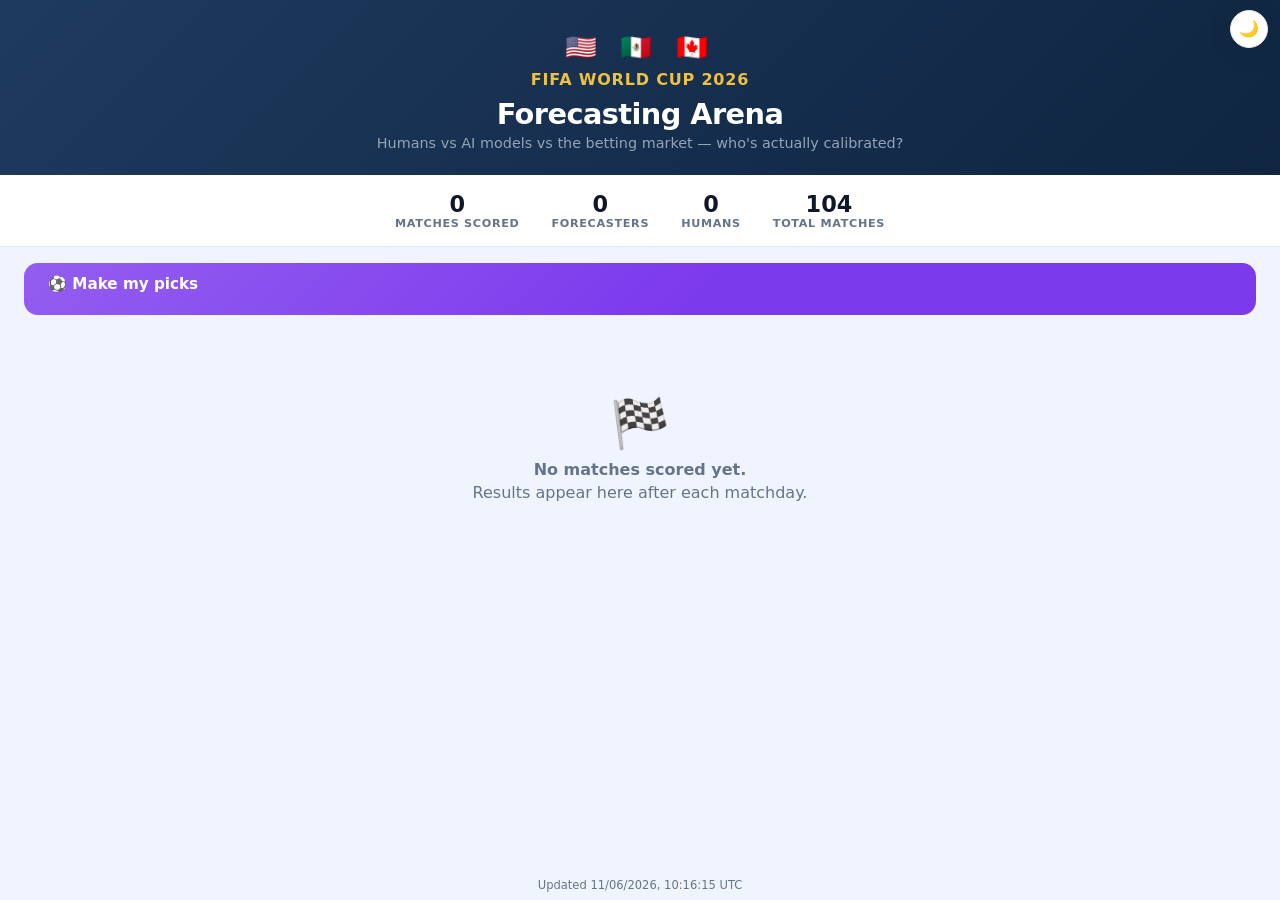
==== site/index.html @ b374407e "feat: dark mode, expandable feature tiles, UI polish, DeepSeek R1 + gpt-4o-mini forecasters - Dark m" ====
<!DOCTYPE html>
<html lang="en">
<head>
  <meta charset="UTF-8">
  <meta name="viewport" content="width=device-width, initial-scale=1.0">
  <title>Forecasting Arena — WC 2026 Leaderboard</title>
  <link rel="stylesheet" href="style.css">
  <!-- Anti-FOUC: apply saved theme before first paint -->
  <script>
    (function() {
      var t = localStorage.getItem('fa_theme');
      if (t) document.documentElement.setAttribute('data-theme', t);
    })();
  </script>
  <style>
    /* Leaderboard-specific styles */
    .lb-page {
      min-height: 100vh;
      background: var(--bg);
      overflow-y: auto;
      display: flex;
      flex-direction: column;
    }

    .lb-hero {
      background: linear-gradient(135deg, #1e3a5f 0%, #0f2540 100%);
      color: #fff;
      padding: 2rem 1.5rem 1.5rem;
      text-align: center;
    }

    .lb-hero .wc-host-flags { font-size: 1.6rem; letter-spacing: .3em; margin-bottom: .5rem; }
    .lb-hero .wc-title { font-size: 1rem; font-weight: 800; letter-spacing: .05em; text-transform: uppercase; color: #f0c040; }
    .lb-hero h1 { font-size: 1.8rem; font-weight: 800; margin: .5rem 0 .25rem; letter-spacing: -.02em; }
    .lb-hero .tagline { font-size: .9rem; color: #94a3b8; }

    .lb-stats {
      display: flex;
      justify-content: center;
      gap: 2rem;
      padding: 1rem 1.5rem;
      background: var(--card-bg);
      border-bottom: 1px solid var(--border);
      flex-wrap: wrap;
    }

    .lb-stat { text-align: center; }
    .lb-stat .val { font-size: 1.4rem; font-weight: 800; color: var(--text); }
    .lb-stat .lbl { font-size: .7rem; font-weight: 600; color: var(--text-sub); text-transform: uppercase; letter-spacing: .06em; }

    .lb-actions {
      display: flex;
      justify-content: center;
      gap: .75rem;
      padding: 1rem 1.5rem;
      flex-wrap: wrap;
    }

    .lb-table-wrap {
      overflow-x: auto;
      padding: 0 1rem 2rem;
      flex: 1;
    }

    table {
      width: 100%;
      border-collapse: collapse;
      font-size: .875rem;
      min-width: 520px;
    }

    thead th {
      padding: .6rem .75rem;
      text-align: left;
      font-size: .7rem;
      font-weight: 700;
      text-transform: uppercase;
      letter-spacing: .06em;
      color: var(--text-sub);
      border-bottom: 2px solid var(--border);
      white-space: nowrap;
    }

    tbody tr {
      border-bottom: 1px solid var(--border);
      transition: background .1s;
    }
    tbody tr:hover { background: #f8fafc; }
    [data-theme="dark"] tbody tr:hover { background: #1e3a5f22; }
    [data-theme="dark"] .lb-stats { background: var(--card-bg); }
    [data-theme="dark"] .badge-human   { background: #4c1d9522; color: #a78bfa; }
    [data-theme="dark"] .badge-ai      { background: #0c4a6e22; color: #38bdf8; }
    [data-theme="dark"] .badge-market  { background: #1e293b; color: #94a3b8; }
    [data-theme="dark"] .badge-crowd   { background: #78350f22; color: #fbbf24; }
    [data-theme="dark"] .forecaster-name.human-name { color: #a78bfa; }
    [data-theme="dark"] .forecaster-name.ai-name    { color: #38bdf8; }
    tbody tr.unqualified { opacity: .5; }

    tbody td {
      padding: .65rem .75rem;
      vertical-align: middle;
    }

    .rank { font-weight: 700; color: var(--text-sub); width: 2rem; text-align: center; }
    .rank.top1 { color: #f0c040; }
    .rank.top2 { color: #94a3b8; }
    .rank.top3 { color: #cd7f32; }

    .badge {
      display: inline-block;
      font-size: .65rem;
      font-weight: 700;
      border-radius: 999px;
      padding: .2rem .55rem;
      text-transform: uppercase;
      letter-spacing: .04em;
    }
    .badge-human   { background: #ede9fe; color: #6d28d9; }
    .badge-ai      { background: #e0f2fe; color: #0369a1; }
    .badge-market  { background: #f1f5f9; color: #475569; }
    .badge-crowd   { background: #fef9c3; color: #92400e; }
    .badge-baseline{ background: #f1f5f9; color: #94a3b8; }

    .forecaster-name { font-weight: 600; color: var(--text); }
    .human-name { color: #6d28d9; }
    .ai-name    { color: #0369a1; }

    .brier { font-variant-numeric: tabular-nums; font-weight: 700; }
    .brier-best { color: var(--green); }

    .vs-market { font-size: .8rem; }
    .vs-better { color: var(--green); }
    .vs-worse  { color: var(--red); }
    .vs-same   { color: var(--text-sub); }

    .unqualified-tag {
      font-size: .65rem;
      color: var(--text-sub);
      font-style: italic;
    }

    .empty-state {
      text-align: center;
      padding: 4rem 1.5rem;
      color: var(--text-sub);
    }
    .empty-state .big { font-size: 3rem; margin-bottom: .5rem; }
    .empty-state p { margin: .25rem 0; }

    .updated { font-size: .72rem; color: var(--text-sub); text-align: center; padding: .5rem; }

    @media (max-width: 480px) {
      .lb-hero h1 { font-size: 1.4rem; }
      .lb-stat .val { font-size: 1.1rem; }
    }
  </style>
</head>
<body>
<button id="theme-toggle" class="theme-toggle" aria-label="Toggle dark mode">
  <span class="theme-icon">🌙</span>
</button>
<div class="lb-page">

  <!-- Hero -->
  <div class="lb-hero">
    <div class="wc-host-flags">🇺🇸 🇲🇽 🇨🇦</div>
    <div class="wc-title">FIFA World Cup 2026</div>
    <h1>Forecasting Arena</h1>
    <p class="tagline">Humans vs AI models vs the betting market — who's actually calibrated?</p>
  </div>

  <!-- Stats row -->
  <div class="lb-stats" id="stats-row">
    <div class="lb-stat">
      <div class="val" id="stat-scored">–</div>
      <div class="lbl">Matches scored</div>
    </div>
    <div class="lb-stat">
      <div class="val" id="stat-forecasters">–</div>
      <div class="lbl">Forecasters</div>
    </div>
    <div class="lb-stat">
      <div class="val" id="stat-humans">–</div>
      <div class="lbl">Humans</div>
    </div>
    <div class="lb-stat">
      <div class="val">104</div>
      <div class="lbl">Total matches</div>
    </div>
  </div>

  <!-- Actions -->
  <div class="lb-actions">
    <a href="picks.html" class="btn-primary" style="text-decoration:none;display:inline-block;padding:.75rem 1.5rem;border-radius:14px;font-size:.95rem;font-weight:700;">
      ⚽ Make my picks
    </a>
  </div>

  <!-- Leaderboard table -->
  <div class="lb-table-wrap">
    <div id="leaderboard-container">
      <div class="empty-state">
        <div class="big">⏳</div>
        <p><strong>Loading leaderboard…</strong></p>
        <p>No matches scored yet — check back after the first matchday.</p>
      </div>
    </div>
  </div>

  <div class="updated" id="updated-time"></div>

</div>

<script>
const LEADERBOARD_URL = '../data/scores/leaderboard.json';

const TYPE_BADGE = {
  human:   ['HUM', 'badge-human'],
  ai:      ['AI',  'badge-ai'],
  market:  ['MKT', 'badge-market'],
  crowd:   ['CROWD','badge-crowd'],
  baseline:['BASE','badge-baseline'],
};

function fmt(n) {
  return n === null || n === undefined ? '–' : n.toFixed(3);
}

function vsMarketCell(vs) {
  if (vs === null || vs === undefined) return '<span class="vs-same">–</span>';
  if (Math.abs(vs) < 0.0005) return '<span class="vs-same">±0.000</span>';
  const sign = vs < 0 ? '–' : '+';
  const cls  = vs < 0 ? 'vs-better' : 'vs-worse';
  return `<span class="${cls}">${sign}${Math.abs(vs).toFixed(3)}</span>`;
}

function displayName(row) {
  if (row.forecaster.startsWith('human:')) {
    const slug = row.forecaster.slice(6);
    return slug.replace(/-/g, ' ').replace(/\b\w/g, c => c.toUpperCase());
  }
  const names = {
    'market': 'Betting Market',
    'crowd': 'Human Crowd',
    'uniform': 'Uniform (1/3)',
    'gemini-flash': 'Gemini 2.5 Flash',
    'llama-70b':    'Llama 3.3 70B',
    'gemma':        'Gemma 4 31B',
    'deepseek-r1':  'DeepSeek R1',
    'gpt-4o-mini':  'GPT-4o Mini',
    'qwen-laptop':  'Qwen (laptop)',
  };
  return names[row.forecaster] || row.forecaster;
}

async function loadLeaderboard() {
  try {
    const res  = await fetch(LEADERBOARD_URL);
    if (!res.ok) throw new Error(`HTTP ${res.status}`);
    const data = await res.json();
    render(data);
  } catch (e) {
    // leaderboard.json doesn't exist yet — show friendly empty state
    document.getElementById('leaderboard-container').innerHTML = `
      <div class="empty-state">
        <div class="big">🏁</div>
        <p><strong>No matches scored yet.</strong></p>
        <p>Results appear here after each matchday.</p>
        <p style="margin-top:1rem"><a href="picks.html">Make your picks →</a></p>
      </div>`;
  }
}

function render(data) {
  const rows = data.rows || [];
  const matched = data.matches_scored || 0;

  // Stats
  document.getElementById('stat-scored').textContent = matched;
  document.getElementById('stat-forecasters').textContent = rows.length;
  document.getElementById('stat-humans').textContent =
    rows.filter(r => r.type === 'human').length;
  document.getElementById('updated-time').textContent =
    `Updated ${new Date(data.updated_utc).toLocaleString('en-GB', {timeZoneName:'short'})}`;

  if (rows.length === 0) {
    document.getElementById('leaderboard-container').innerHTML = `
      <div class="empty-state">
        <div class="big">🏁</div>
        <p><strong>No matches scored yet.</strong></p>
        <p>Results appear here after each matchday.</p>
      </div>`;
    return;
  }

  const qualifiedRows   = rows.filter(r => r.qualified);
  const unqualifiedRows = rows.filter(r => !r.qualified);
  const bestBrier = Math.min(...qualifiedRows.map(r => r.mean_brier));

  function buildRow(row, rank, showRank) {
    const [badgeLabel, badgeClass] = TYPE_BADGE[row.type] || ['?', 'badge-baseline'];
    const rankStr = showRank
      ? `<td class="rank ${rank===1?'top1':rank===2?'top2':rank===3?'top3':''}">${rank}</td>`
      : `<td class="rank">–</td>`;
    const brierClass = row.mean_brier === bestBrier && row.qualified ? 'brier brier-best' : 'brier';
    const nameClass  = row.type === 'human' ? 'forecaster-name human-name' : 'forecaster-name';

    return `<tr class="${row.qualified ? '' : 'unqualified'}">
      ${rankStr}
      <td><span class="badge ${badgeClass}">${badgeLabel}</span></td>
      <td class="${nameClass}">${displayName(row)}${!row.qualified ? ' <span class="unqualified-tag">(needs more picks)</span>':''}
      </td>
      <td style="text-align:center">${row.n_predicted}</td>
      <td class="${brierClass}">${fmt(row.mean_brier)}</td>
      <td>${vsMarketCell(row.vs_market)}</td>
    </tr>`;
  }

  let rank = 0;
  let tableRows = qualifiedRows.map(row => {
    rank++;
    return buildRow(row, rank, true);
  });
  tableRows = tableRows.concat(unqualifiedRows.map(row => buildRow(row, 0, false)));

  document.getElementById('leaderboard-container').innerHTML = `
    <table>
      <thead>
        <tr>
          <th>#</th>
          <th>Type</th>
          <th>Forecaster</th>
          <th style="text-align:center">Predictions</th>
          <th>Brier ↓</th>
          <th>vs Market</th>
        </tr>
      </thead>
      <tbody>${tableRows.join('')}</tbody>
    </table>
    <p style="font-size:.72rem;color:#94a3b8;margin:.75rem 0 0 .25rem">
      Lower Brier score = better. Market is the benchmark.
      Greyed rows haven't predicted ≥60% of available matches yet.
    </p>`;
}

loadLeaderboard();

// Dark mode toggle
(function() {
  const btn  = document.getElementById('theme-toggle');
  const icon = btn && btn.querySelector('.theme-icon');
  if (!btn || !icon) return;
  function syncIcon() {
    icon.textContent = document.documentElement.getAttribute('data-theme') === 'dark' ? '☀️' : '🌙';
  }
  syncIcon();
  btn.addEventListener('click', function() {
    const dark = document.documentElement.getAttribute('data-theme') === 'dark';
    document.documentElement.setAttribute('data-theme', dark ? 'light' : 'dark');
    localStorage.setItem('fa_theme', dark ? 'light' : 'dark');
    syncIcon();
  });
})();
</script>
</body>
</html>
---- site/style.css ----
/* ── Variables ──────────────────────────────────────────────────────────── */
:root {
  --bg:          #f0f4ff;
  --card-bg:     #ffffff;
  --text:        #0f172a;
  --text-sub:    #64748b;
  --border:      #e2e8f0;
  --home:        #7c3aed;
  --home-light:  #ede9fe;
  --draw:        #94a3b8;
  --away:        #0891b2;
  --away-light:  #e0f2fe;
  --green:       #16a34a;
  --red:         #dc2626;
  --gold:        #f0c040;
  --radius:      16px;
  --shadow:      0 2px 12px rgba(0,0,0,.06);
  --shadow-card: 0 4px 28px rgba(0,0,0,.09);
  --dur-fast:    140ms;
  --dur-med:     240ms;
  --dur-slow:    420ms;
  --ease-spring: cubic-bezier(0.34, 1.56, 0.64, 1);
}

/* ── Keyframes ──────────────────────────────────────────────────────────── */
@keyframes fadeInUp {
  from { opacity: 0; transform: translateY(18px); }
  to   { opacity: 1; transform: translateY(0); }
}

@keyframes scaleIn {
  from { opacity: 0; transform: scale(0.88); }
  to   { opacity: 1; transform: scale(1); }
}

@keyframes pulseGlow {
  0%, 100% { box-shadow: 0 0 0 0 rgba(124,58,237,.35), 0 4px 14px rgba(124,58,237,.3); }
  55%       { box-shadow: 0 0 0 10px rgba(124,58,237,.0), 0 4px 14px rgba(124,58,237,.3); }
}

@keyframes confettiFall {
  0%   { opacity: 1; transform: translateY(0) rotate(0deg) scale(1); }
  80%  { opacity: 1; }
  100% { opacity: 0; transform: translateY(100vh) rotate(720deg) scale(0.4); }
}

@keyframes trophyWiggle {
  0%, 100% { transform: rotate(0deg) scale(1); }
  20%       { transform: rotate(-8deg) scale(1.1); }
  40%       { transform: rotate(8deg) scale(1.15); }
  60%       { transform: rotate(-4deg) scale(1.1); }
  80%       { transform: rotate(4deg) scale(1.05); }
}

@keyframes floatBadge {
  0%, 100% { transform: translateY(0); }
  50%       { transform: translateY(-3px); }
}

/* ── Reset & base ───────────────────────────────────────────────────────── */
*, *::before, *::after { box-sizing: border-box; margin: 0; padding: 0; }

html, body {
  height: 100%;
  background: var(--bg);
  font-family: -apple-system, BlinkMacSystemFont, 'Segoe UI', system-ui, sans-serif;
  color: var(--text);
  -webkit-font-smoothing: antialiased;
  overflow: hidden;
}

/* ── Screen management ──────────────────────────────────────────────────── */
.screen {
  position: fixed;
  inset: 0;
  display: flex;
  flex-direction: column;
  overflow: hidden;
  opacity: 0;
  pointer-events: none;
  transform: translateY(10px);
  /* hide transition: delay visibility so it hides after opacity fades */
  transition: opacity var(--dur-med) ease,
              transform var(--dur-med) ease,
              visibility 0s linear var(--dur-med);
  visibility: hidden;
}
.screen.active {
  opacity: 1;
  pointer-events: auto;
  transform: translateY(0);
  visibility: visible;
  /* show transition: visibility reveals immediately, then opacity animates in */
  transition: opacity var(--dur-med) ease,
              transform var(--dur-med) ease,
              visibility 0s linear 0s;
}

/* ── Screen: Name ───────────────────────────────────────────────────────── */
.screen-inner {
  flex: 1;
  display: flex;
  flex-direction: column;
  align-items: center;
  padding: 1.25rem 1.25rem 2rem;
  gap: 1.1rem;
  max-width: 520px;
  margin: 0 auto;
  width: 100%;
  overflow-y: auto;
  -webkit-overflow-scrolling: touch;
}

/* ── WC branding ────────────────────────────────────────────────────────── */
.wc-brand {
  display: flex;
  flex-direction: column;
  align-items: center;
  gap: .3rem;
  padding: 1.1rem 1.5rem;
  background: linear-gradient(135deg, #1e3a5f 0%, #0f2540 100%);
  border-radius: var(--radius);
  color: #fff;
  width: 100%;
  text-align: center;
  animation: fadeInUp var(--dur-slow) ease both;
  animation-delay: 0ms;
}

.wc-host-flags { font-size: 1.5rem; letter-spacing: .3em; }

.wc-title {
  font-size: .95rem;
  font-weight: 800;
  letter-spacing: .05em;
  text-transform: uppercase;
  color: var(--gold);
}

.wc-meta { font-size: .7rem; color: #94a3b8; font-weight: 500; }

/* ── Pitch block ────────────────────────────────────────────────────────── */
.pitch-block {
  text-align: center;
  width: 100%;
  animation: fadeInUp var(--dur-slow) ease both;
  animation-delay: 80ms;
}

.pitch-title {
  font-size: 1.55rem;
  font-weight: 800;
  letter-spacing: -.03em;
  line-height: 1.2;
  color: var(--text);
  margin-bottom: .55rem;
}

.pitch-sub {
  font-size: .875rem;
  color: var(--text-sub);
  line-height: 1.6;
  max-width: 400px;
  margin: 0 auto;
}

/* ── Features grid ──────────────────────────────────────────────────────── */
.features-grid {
  display: grid;
  grid-template-columns: repeat(3, 1fr);
  gap: .6rem;
  width: 100%;
  animation: fadeInUp var(--dur-slow) ease both;
  animation-delay: 160ms;
}

.feature-item {
  background: var(--card-bg);
  border: 1.5px solid var(--border);
  border-radius: 12px;
  padding: .8rem .5rem;
  display: flex;
  flex-direction: column;
  align-items: center;
  gap: .25rem;
  text-align: center;
  transition: border-color var(--dur-fast), box-shadow var(--dur-fast);
}
.feature-item:hover {
  border-color: var(--home);
  box-shadow: 0 2px 12px rgba(124,58,237,.12);
}

.feature-icon { font-size: 1.4rem; line-height: 1; }
.feature-name { font-size: .72rem; font-weight: 800; color: var(--text); }
.feature-desc { font-size: .62rem; color: var(--text-sub); line-height: 1.35; }

/* ── Entry block ────────────────────────────────────────────────────────── */
.entry-block {
  display: flex;
  flex-direction: column;
  gap: .7rem;
  width: 100%;
  animation: fadeInUp var(--dur-slow) ease both;
  animation-delay: 240ms;
}

.entry-label {
  font-size: .75rem;
  font-weight: 800;
  text-transform: uppercase;
  letter-spacing: .07em;
  color: var(--text-sub);
}

.entry-hint {
  font-size: .73rem;
  color: var(--text-sub);
  text-align: center;
}

/* ── Inputs ─────────────────────────────────────────────────────────────── */
input[type="text"] {
  width: 100%;
  padding: .9rem 1rem;
  font-size: 1rem;
  border: 1.5px solid var(--border);
  border-radius: var(--radius);
  outline: none;
  transition: border-color var(--dur-fast), box-shadow var(--dur-fast);
  background: var(--card-bg);
}
input[type="text"]:focus {
  border-color: var(--home);
  box-shadow: 0 0 0 3px var(--home-light);
}

/* ── Buttons ────────────────────────────────────────────────────────────── */
.btn-primary {
  display: block;
  width: 100%;
  padding: .9rem 1.5rem;
  background: var(--home);
  color: #fff;
  border: none;
  border-radius: var(--radius);
  font-size: 1rem;
  font-weight: 700;
  cursor: pointer;
  min-height: 52px;
  position: relative;
  overflow: hidden;
  transition: opacity var(--dur-fast), transform var(--dur-fast), box-shadow var(--dur-fast);
}
.btn-primary::after {
  content: '';
  position: absolute;
  inset: 0;
  background: linear-gradient(135deg, rgba(255,255,255,.18) 0%, transparent 55%);
  pointer-events: none;
}
.btn-primary:hover:not(:disabled) {
  opacity: .92;
  transform: translateY(-1px);
  box-shadow: 0 6px 20px rgba(124,58,237,.4);
}
.btn-primary:active:not(:disabled) { transform: translateY(0); box-shadow: none; }
.btn-primary:disabled { opacity: .5; cursor: default; }

.btn-primary.btn-glow {
  animation: pulseGlow 2.6s ease-in-out 1s infinite;
}

.btn-ghost {
  background: none;
  border: 1.5px solid var(--border);
  border-radius: var(--radius);
  padding: .55rem 1rem;
  font-size: .875rem;
  color: var(--text-sub);
  cursor: pointer;
  min-height: 40px;
  transition: border-color var(--dur-fast), color var(--dur-fast), background var(--dur-fast);
}
.btn-ghost:hover { border-color: var(--text-sub); color: var(--text); background: #f8fafc; }
.btn-ghost.small { font-size: .8rem; padding: .4rem .75rem; min-height: 36px; }

/* ── Screen: Cards header ───────────────────────────────────────────────── */
.cards-header {
  display: flex;
  align-items: center;
  justify-content: space-between;
  padding: .75rem 1rem;
  border-bottom: 1px solid var(--border);
  background: var(--card-bg);
  flex-shrink: 0;
  gap: .5rem;
  box-shadow: var(--shadow);
  z-index: 3;
}

.progress-text {
  font-size: .875rem;
  font-weight: 700;
  color: var(--text-sub);
}

.user-chip {
  font-size: .78rem;
  background: var(--home-light);
  color: var(--home);
  border-radius: 999px;
  padding: .25rem .75rem;
  font-weight: 700;
  max-width: 140px;
  overflow: hidden;
  text-overflow: ellipsis;
  white-space: nowrap;
}

/* ── Matchday banner ────────────────────────────────────────────────────── */
.matchday-banner {
  padding: .5rem 1rem;
  font-size: .8rem;
  font-weight: 600;
  background: #f0fdf4;
  color: #166534;
  border-bottom: 1px solid #bbf7d0;
  text-align: center;
  flex-shrink: 0;
  z-index: 2;
}

/* ── Cards track wrapper + nav ──────────────────────────────────────────── */
.cards-track-wrapper {
  flex: 1;
  position: relative;
  min-height: 0;
}

/* Desktop nav arrows (hidden on mobile, shown ≥ 640px) */
.nav-arrow {
  display: none;
  position: absolute;
  top: 50%;
  transform: translateY(-50%);
  width: 46px;
  height: 46px;
  background: var(--card-bg);
  border: 1.5px solid var(--border);
  border-radius: 50%;
  font-size: 1.5rem;
  color: var(--text-sub);
  cursor: pointer;
  align-items: center;
  justify-content: center;
  z-index: 10;
  box-shadow: var(--shadow-card);
  transition: border-color var(--dur-fast), color var(--dur-fast), box-shadow var(--dur-fast), transform var(--dur-fast);
  user-select: none;
}
.nav-arrow:hover {
  border-color: var(--home);
  color: var(--home);
  box-shadow: 0 4px 16px rgba(124,58,237,.2);
  transform: translateY(-50%) scale(1.06);
}
.nav-arrow:active { transform: translateY(-50%) scale(0.97); }
.nav-prev { left: .75rem; }
.nav-next { right: .75rem; }

/* ── Cards track (scroll-snap) ──────────────────────────────────────────── */
.cards-track {
  height: 100%;
  display: flex;
  overflow-x: scroll;
  scroll-snap-type: x mandatory;
  -webkit-overflow-scrolling: touch;
  scrollbar-width: none;
}
.cards-track::-webkit-scrollbar { display: none; }

.card {
  scroll-snap-align: start;
  flex: 0 0 100%;
  max-width: 100%;
  overflow-y: auto;
  padding: 1.1rem 1rem 2rem;
  display: flex;
  align-items: flex-start;
  justify-content: center;
  -webkit-overflow-scrolling: touch;
}

.card-inner {
  width: 100%;
  max-width: 520px;
  display: flex;
  flex-direction: column;
  gap: .9rem;
  animation: fadeInUp var(--dur-slow) ease both;
}

/* ── Card: meta row ─────────────────────────────────────────────────────── */
.card-meta {
  display: flex;
  align-items: center;
  gap: .5rem;
  flex-wrap: wrap;
}

.stage-badge {
  font-size: .72rem;
  font-weight: 700;
  text-transform: uppercase;
  letter-spacing: .06em;
  color: var(--text-sub);
}

.match-num {
  font-size: .7rem;
  font-weight: 600;
  background: #f1f5f9;
  color: var(--text-sub);
  border-radius: 999px;
  padding: .15rem .55rem;
}

.filled-badge {
  font-size: .7rem;
  font-weight: 700;
  background: #dcfce7;
  color: #166534;
  border-radius: 999px;
  padding: .15rem .55rem;
  animation: scaleIn var(--dur-fast) var(--ease-spring);
}

/* ── Card: teams ────────────────────────────────────────────────────────── */
.teams-row {
  display: flex;
  align-items: center;
  gap: .75rem;
  padding: .15rem 0;
}

.team {
  flex: 1;
  text-align: left;
  display: flex;
  flex-direction: column;
  gap: .2rem;
}
.team.away { text-align: right; align-items: flex-end; }

.team-flag { font-size: 2.1rem; line-height: 1; }
.team-name { font-size: 1.05rem; font-weight: 800; letter-spacing: -.02em; line-height: 1.2; }

.vs-badge {
  font-size: .68rem;
  font-weight: 800;
  color: var(--text-sub);
  letter-spacing: .08em;
  flex-shrink: 0;
  background: #f1f5f9;
  padding: .3rem .5rem;
  border-radius: 6px;
}

/* ── Card: match info row ───────────────────────────────────────────────── */
.match-info-row { display: flex; flex-direction: column; gap: .22rem; }
.kick-time  { font-size: .78rem; font-weight: 600; color: var(--text); }
.kick-venue { font-size: .73rem; color: var(--text-sub); }

/* ── Match Intel panel ──────────────────────────────────────────────────── */
.intel-panel {
  background: linear-gradient(135deg, #f0f4ff 0%, #faf5ff 100%);
  border: 1px solid #c7d2fe;
  border-radius: 12px;
  padding: .65rem .75rem;
  font-size: .75rem;
}

.intel-header {
  font-size: .63rem;
  font-weight: 800;
  text-transform: uppercase;
  letter-spacing: .07em;
  color: #4338ca;
  margin-bottom: .45rem;
}

.intel-grid {
  display: grid;
  grid-template-columns: 1fr auto 1fr;
  align-items: center;
  gap: .25rem;
  margin-bottom: .35rem;
}

.intel-col { display: flex; flex-direction: column; gap: .22rem; }
.intel-col-right { align-items: flex-end; }

.intel-mid {
  display: flex;
  flex-direction: column;
  align-items: center;
  gap: .15rem;
  padding: 0 .45rem;
}

.intel-elo { font-weight: 800; font-size: .95rem; }
.home-elo  { color: var(--home); }
.away-elo  { color: var(--away); }

.intel-elo-label, .intel-form-label {
  font-size: .54rem;
  text-transform: uppercase;
  letter-spacing: .06em;
  color: var(--text-sub);
  font-weight: 700;
}

.intel-elo-diff {
  font-size: .7rem;
  font-weight: 800;
  padding: .12rem .38rem;
  border-radius: 5px;
}
.home-fav { color: var(--home); background: var(--home-light); }
.away-fav { color: var(--away); background: var(--away-light); }
.even     { color: var(--text-sub); background: #f1f5f9; }

.intel-form-row { display: flex; gap: 3px; }

.form-dot {
  display: inline-block;
  width: 13px;
  height: 13px;
  border-radius: 50%;
  flex-shrink: 0;
  transition: transform var(--dur-fast);
}
.form-dot:hover { transform: scale(1.35); }
.dot-w { background: #22c55e; }
.dot-d { background: #f59e0b; }
.dot-l { background: #f43f5e; }

.intel-h2h {
  font-size: .71rem;
  color: var(--text-sub);
  border-top: 1px solid #c7d2fe;
  padding-top: .3rem;
  margin-top: .2rem;
}

.intel-altitude {
  font-size: .71rem;
  color: #92400e;
  font-weight: 700;
  margin-top: .28rem;
  background: #fef3c7;
  border-radius: 6px;
  padding: .2rem .4rem;
}

.intel-climate { font-size: .7rem; color: var(--text-sub); margin-top: .28rem; }

/* ── Fun fact chip ──────────────────────────────────────────────────────── */
.fun-fact {
  font-size: .76rem;
  color: #92400e;
  background: #fef9c3;
  border: 1px solid #fde68a;
  border-radius: 10px;
  padding: .6rem .75rem;
  line-height: 1.5;
}

/* ── Card: slider section ───────────────────────────────────────────────── */
.slider-section {
  display: flex;
  flex-direction: column;
  gap: .9rem;
  padding: 1rem;
  background: var(--card-bg);
  border-radius: var(--radius);
  border: 1.5px solid var(--border);
  box-shadow: var(--shadow);
  transition: border-color var(--dur-fast), box-shadow var(--dur-fast);
}
.slider-section:focus-within {
  border-color: rgba(124,58,237,.3);
  box-shadow: 0 0 0 3px rgba(124,58,237,.07);
}

.slider-el { margin: .3rem 0 .1rem; }

/* noUiSlider segments */
.noUi-connect:nth-child(1) { background: var(--home) !important; }
.noUi-connect:nth-child(2) { background: var(--draw) !important; }
.noUi-connect:nth-child(3) { background: var(--away) !important; }

/* Track */
.noUi-target {
  height: 12px !important;
  border-radius: 6px !important;
  border: none !important;
  background: #e2e8f0 !important;
  box-shadow: inset 0 1px 3px rgba(0,0,0,.08) !important;
}

/* Handles */
.noUi-handle {
  width:  36px  !important;
  height: 36px  !important;
  right:  -18px !important;
  top:    -13px !important;
  border-radius: 50% !important;
  background: #fff !important;
  border: 2px solid rgba(0,0,0,.1) !important;
  box-shadow: 0 2px 8px rgba(0,0,0,.14), 0 0 0 0 rgba(124,58,237,0) !important;
  cursor: grab !important;
  transition: transform var(--dur-fast), box-shadow var(--dur-fast) !important;
}
.noUi-handle:hover {
  transform: scale(1.14) !important;
  box-shadow: 0 3px 12px rgba(0,0,0,.18), 0 0 0 4px rgba(124,58,237,.14) !important;
}
.noUi-handle.noUi-active {
  transform: scale(1.2) !important;
  box-shadow: 0 4px 18px rgba(0,0,0,.18), 0 0 0 6px rgba(124,58,237,.18) !important;
  cursor: grabbing !important;
  border-color: rgba(124,58,237,.3) !important;
}
.noUi-handle::before, .noUi-handle::after { display: none !important; }

/* ── Percentage labels ──────────────────────────────────────────────────── */
.pct-row {
  display: flex;
  justify-content: space-between;
}

.pct-col {
  display: flex;
  flex-direction: column;
  align-items: center;
  gap: .18rem;
  flex: 1;
}
.pct-col.home-col { align-items: flex-start; }
.pct-col.away-col { align-items: flex-end; }

.pct-val {
  font-size: 1.3rem;
  font-weight: 800;
  letter-spacing: -.03em;
  transition: transform var(--dur-fast);
}
.pct-val.pop { animation: scaleIn var(--dur-fast) var(--ease-spring); }
.home-col .pct-val { color: var(--home); }
.draw-col .pct-val { color: var(--text-sub); }
.away-col .pct-val { color: var(--away); }

.pct-lbl {
  font-size: .68rem;
  font-weight: 700;
  color: var(--text-sub);
  text-transform: uppercase;
  letter-spacing: .04em;
  max-width: 78px;
  overflow: hidden;
  text-overflow: ellipsis;
  white-space: nowrap;
}
.home-col .pct-lbl { text-align: left; }
.away-col .pct-lbl { text-align: right; }

/* ── Submit card ────────────────────────────────────────────────────────── */
.submit-card { align-items: center; background: var(--bg); }

.submit-inner {
  align-items: center;
  text-align: center;
  gap: 1rem;
  padding: 2rem 1.5rem;
}

.submit-emoji {
  font-size: 3.5rem;
  animation: floatBadge 2.4s ease-in-out infinite;
}

.submit-title { font-size: 1.65rem; font-weight: 800; letter-spacing: -.03em; }
.submit-count { font-size: 1rem; font-weight: 600; color: var(--text-sub); }
.submit-as    { font-size: .875rem; color: var(--text-sub); }
.submit-note  { font-size: .75rem; color: var(--text-sub); max-width: 280px; }
.submit-warn  { font-size: .8rem; color: var(--red); font-weight: 600; }

/* ── Progress rail ──────────────────────────────────────────────────────── */
.progress-rail { height: 3px; background: var(--border); flex-shrink: 0; }
.progress-fill {
  height: 100%;
  background: linear-gradient(90deg, var(--home), var(--away));
  width: 0%;
  transition: width .3s ease;
}

/* ── Screen: Confirmation ───────────────────────────────────────────────── */
.confirm-inner {
  justify-content: center;
  text-align: center;
  gap: 1.1rem;
  position: relative;
  overflow: hidden;
}

.confirm-trophy {
  font-size: 5rem;
  display: block;
  animation: trophyWiggle .7s var(--ease-spring) .1s both;
}

.confirm-tag { font-size: .875rem; color: var(--text-sub); font-style: italic; }

.confetti-piece {
  position: absolute;
  width: 9px;
  height: 11px;
  border-radius: 2px;
  top: -20px;
  pointer-events: none;
  animation: confettiFall linear forwards;
}

/* ── Disabled state ─────────────────────────────────────────────────────── */
.noUi-target.noUi-target-disabled { opacity: .4; cursor: not-allowed; }

/* ── Desktop (≥ 640px) ──────────────────────────────────────────────────── */
@media (min-width: 640px) {
  .screen-inner {
    padding: 1.75rem 2rem 2.5rem;
    justify-content: center;
    min-height: 100%;
  }

  .pitch-title { font-size: 1.85rem; }
  .pitch-sub   { font-size: .925rem; }

  .feature-icon { font-size: 1.55rem; }
  .feature-name { font-size: .76rem; }
  .feature-desc { font-size: .67rem; }

  .card { padding: 1.5rem 3.5rem 2rem; }
  .card-inner { max-width: 560px; gap: 1rem; }

  .nav-arrow { display: flex; }

  .team-flag { font-size: 2.5rem; }
  .team-name { font-size: 1.15rem; }

  .pct-val { font-size: 1.45rem; }

  .cards-header { padding: .85rem 1.5rem; }
}

@media (min-width: 1024px) {
  .pitch-title { font-size: 2.1rem; }

  .card { padding: 2rem 5.5rem 2.5rem; }
  .card-inner { max-width: 600px; }

  .nav-prev { left: 1.25rem; }
  .nav-next { right: 1.25rem; }

  .intel-panel { padding: .8rem .9rem; }
  .intel-elo   { font-size: 1.05rem; }
}

/* ── Tiny phones (< 380px) ──────────────────────────────────────────────── */
@media (max-width: 380px) {
  .pitch-title { font-size: 1.35rem; }
  .feature-desc { display: none; }
  .screen-inner { gap: .9rem; }
}

/* ── Theme toggle button (fixed, always visible) ────────────────────────── */
.theme-toggle {
  position: fixed;
  top: .6rem;
  right: .75rem;
  z-index: 200;
  width: 38px;
  height: 38px;
  border-radius: 50%;
  background: var(--card-bg);
  border: 1.5px solid var(--border);
  cursor: pointer;
  display: flex;
  align-items: center;
  justify-content: center;
  font-size: 1rem;
  line-height: 1;
  box-shadow: var(--shadow-card);
  transition: border-color var(--dur-fast), box-shadow var(--dur-fast), background var(--dur-med);
}
.theme-toggle:hover {
  border-color: var(--home);
  box-shadow: 0 2px 12px rgba(124,58,237,.25);
}

/* ── Expandable feature tile detail panel ───────────────────────────────── */
.feature-item {
  cursor: pointer;
  position: relative;
}
.feature-item::after {
  content: '▾';
  position: absolute;
  bottom: .35rem;
  right: .45rem;
  font-size: .55rem;
  color: var(--text-sub);
  opacity: .7;
  transition: transform var(--dur-fast);
}
.feature-item.active-feature::after { transform: rotate(180deg); }

.feature-item.active-feature {
  border-color: var(--home);
  background: var(--home-light);
}
.feature-item.active-feature .feature-name { color: var(--home); }

.feature-detail {
  width: 100%;
  background: var(--card-bg);
  border: 1.5px solid var(--home);
  border-radius: 12px;
  padding: .8rem .95rem;
  font-size: .82rem;
  color: var(--text-sub);
  line-height: 1.6;
  animation: fadeInUp var(--dur-fast) ease both;
}

/* ── Dark mode ──────────────────────────────────────────────────────────── */
[data-theme="dark"] {
  --bg:         #0f172a;
  --card-bg:    #1e293b;
  --text:       #f1f5f9;
  --text-sub:   #94a3b8;
  --border:     #334155;
  --home-light: rgba(124,58,237,.22);
  --away-light: rgba(8,145,178,.18);
  --shadow:      0 2px 12px rgba(0,0,0,.35);
  --shadow-card: 0 4px 28px rgba(0,0,0,.5);
}

[data-theme="dark"] .wc-brand {
  background: linear-gradient(135deg, #162032 0%, #0b1a30 100%);
}

[data-theme="dark"] .intel-panel {
  background: linear-gradient(135deg, #162032 0%, #1a1535 100%);
  border-color: #334155;
}

[data-theme="dark"] .intel-h2h { border-color: #334155; }

[data-theme="dark"] .fun-fact {
  background: #1c1804;
  border-color: #3d3410;
  color: #d97706;
}

[data-theme="dark"] .matchday-banner {
  background: #0a1f11;
  color: #4ade80;
  border-color: #14532d;
}

[data-theme="dark"] .match-num,
[data-theme="dark"] .vs-badge { background: #334155; }

[data-theme="dark"] .noUi-target  { background: #334155 !important; }
[data-theme="dark"] .noUi-handle  { background: #1e293b !important; border-color: #475569 !important; }

[data-theme="dark"] tbody tr:hover { background: #1e2a3a; }
[data-theme="dark"] tbody tr { border-color: var(--border); }
[data-theme="dark"] thead th { border-color: var(--border); }

[data-theme="dark"] .lb-stats { background: var(--card-bg); border-color: var(--border); }
[data-theme="dark"] .feature-detail { border-color: var(--home); }

[data-theme="dark"] .lb-hero {
  background: linear-gradient(135deg, #0f2540 0%, #06111f 100%);
}
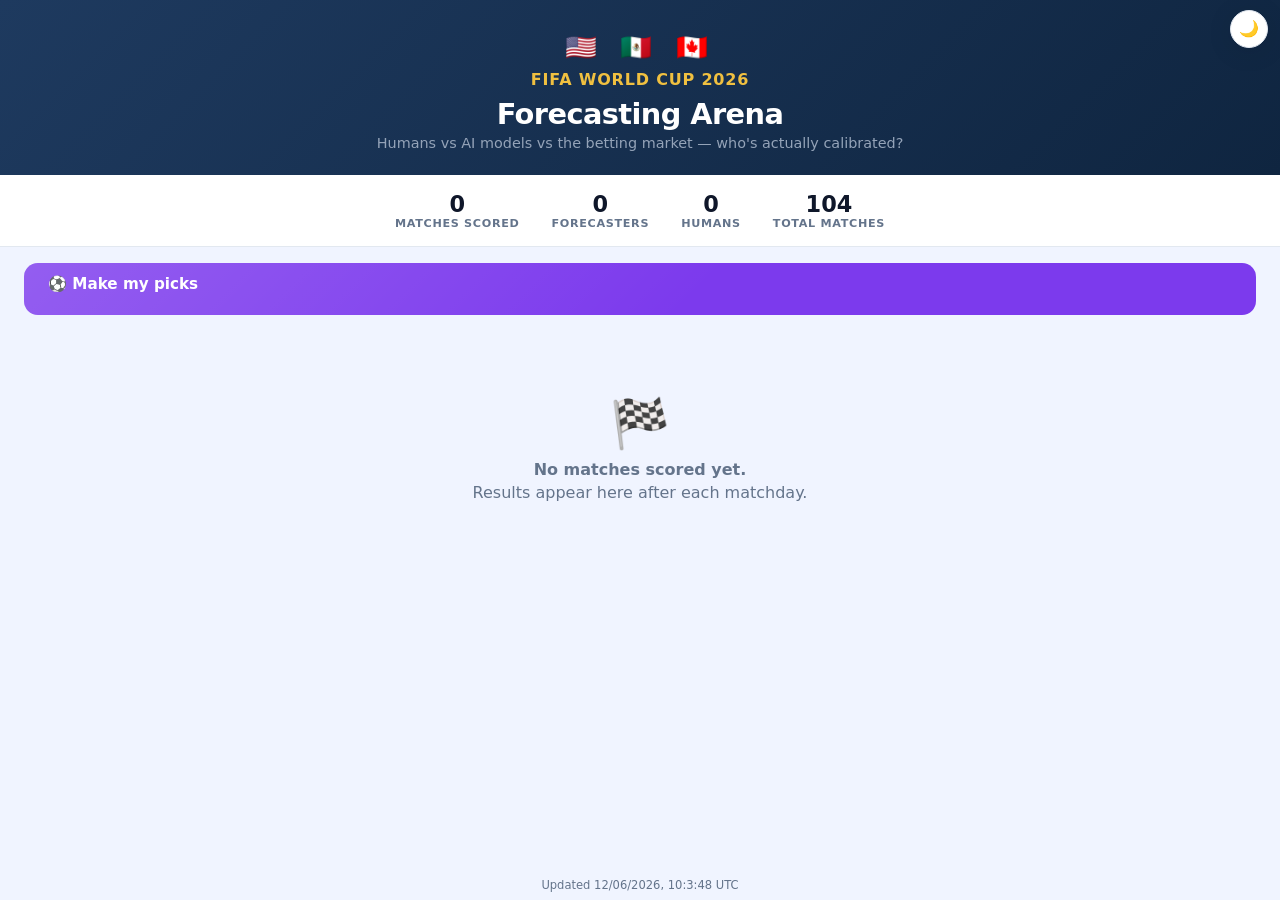
==== commit c653c821: "feat: adaptive freeze window, fixed scoring schedule, per-match boards Fixture analysis showed first" ====
--- a/site/index.html
+++ b/site/index.html
@@ -149,6 +149,31 @@
 
     .updated { font-size: .72rem; color: var(--text-sub); text-align: center; padding: .5rem; }
 
+    /* Matchday boards */
+    .md-day { margin: 1.25rem 0 0; }
+    .md-day > summary {
+      cursor: pointer;
+      font-size: .95rem;
+      font-weight: 800;
+      padding: .65rem .25rem;
+      color: var(--text);
+      list-style: none;
+    }
+    .md-day > summary::before { content: '▸ '; color: var(--text-sub); }
+    .md-day[open] > summary::before { content: '▾ '; }
+    .md-match {
+      background: var(--card-bg);
+      border: 1px solid var(--border);
+      border-radius: 12px;
+      padding: .8rem .9rem 1rem;
+      margin: .6rem 0;
+    }
+    .md-match-head { font-size: .9rem; font-weight: 800; margin-bottom: .1rem; }
+    .md-match-sub  { font-size: .72rem; color: var(--text-sub); margin-bottom: .55rem; }
+    .md-match table { min-width: 0; font-size: .8rem; }
+    .md-match td, .md-match th { padding: .4rem .5rem; }
+    .md-pred { font-variant-numeric: tabular-nums; color: var(--text-sub); white-space: nowrap; }
+
     @media (max-width: 480px) {
       .lb-hero h1 { font-size: 1.4rem; }
       .lb-stat .val { font-size: 1.1rem; }
@@ -207,6 +232,9 @@
     </div>
   </div>
 
+  <!-- Per-match boards (display-only; the cumulative table above is the official ranking) -->
+  <div class="lb-table-wrap" id="matchday-boards"></div>
+
   <div class="updated" id="updated-time"></div>
 
 </div>
@@ -246,9 +274,8 @@
     'gemini-flash': 'Gemini 2.5 Flash',
     'llama-70b':    'Llama 3.3 70B',
     'gemma':        'Gemma 4 31B',
-    'deepseek-r1':  'DeepSeek R1',
+    'gpt-oss-120b': 'GPT-OSS 120B',
     'gpt-4o-mini':  'GPT-4o Mini',
-    'qwen-laptop':  'Qwen (laptop)',
   };
   return names[row.forecaster] || row.forecaster;
 }
@@ -340,10 +367,65 @@
     <p style="font-size:.72rem;color:#94a3b8;margin:.75rem 0 0 .25rem">
       Lower Brier score = better. Market is the benchmark.
       Greyed rows haven't predicted ≥60% of available matches yet.
+      · <a href="methodology.html" style="color:inherit">How scoring works</a>
     </p>`;
 }
 
+// ── Matchday boards: one mini-leaderboard per scored match ──────────────────
+async function loadMatchBoards() {
+  let data;
+  try {
+    const res = await fetch('../data/scores/match_scores.json');
+    if (!res.ok) return;
+    data = await res.json();
+  } catch { return; }
+
+  const days = Object.keys(data.days || {}).sort().reverse();
+  if (!days.length) return;
+
+  const OUTCOME_SIDE = { home: 0, draw: 1, away: 2 };
+
+  const html = days.map((day, di) => {
+    const matches = data.days[day].map(m => {
+      const rows = m.rows.map((r, i) => {
+        const [badgeLabel, badgeClass] = TYPE_BADGE[r.type] || ['?', 'badge-baseline'];
+        const triple = [r.p_home, r.p_draw, r.p_away]
+          .map((p, side) => {
+            const pct = Math.round(p * 100) + '%';
+            return side === OUTCOME_SIDE[m.outcome] ? `<strong>${pct}</strong>` : pct;
+          }).join(' / ');
+        return `<tr>
+          <td class="rank ${i===0?'top1':i===1?'top2':i===2?'top3':''}">${i + 1}</td>
+          <td><span class="badge ${badgeClass}">${badgeLabel}</span></td>
+          <td class="${r.type === 'human' ? 'forecaster-name human-name' : 'forecaster-name'}">${displayName(r)}</td>
+          <td class="md-pred">${triple}</td>
+          <td class="brier ${i === 0 ? 'brier-best' : ''}">${fmt(r.brier)}</td>
+        </tr>`;
+      }).join('');
+      return `<div class="md-match">
+        <div class="md-match-head">${m.home} ${m.score.replace('-', '–')} ${m.away}</div>
+        <div class="md-match-sub">${m.stage} · result: ${m.outcome === 'draw' ? 'draw' : m.outcome + ' win'}</div>
+        <table>
+          <thead><tr><th>#</th><th></th><th>Forecaster</th><th>Home/Draw/Away</th><th>Brier ↓</th></tr></thead>
+          <tbody>${rows}</tbody>
+        </table>
+      </div>`;
+    }).join('');
+    return `<details class="md-day" ${di === 0 ? 'open' : ''}>
+      <summary>Matchday ${day}</summary>${matches}</details>`;
+  }).join('');
+
+  document.getElementById('matchday-boards').innerHTML = `
+    <h2 style="font-size:1rem;font-weight:800;margin:1.5rem .25rem .25rem">Match-by-match boards</h2>
+    <p style="font-size:.72rem;color:#94a3b8;margin:0 .25rem">
+      Who nailed each individual match. Bold = the probability given to what
+      actually happened. The cumulative table above remains the official ranking.
+    </p>
+    ${html}`;
+}
+
 loadLeaderboard();
+loadMatchBoards();
 
 // Dark mode toggle
 (function() {
--- a/site/style.css
+++ b/site/style.css
@@ -566,6 +566,17 @@
 
 .intel-climate { font-size: .7rem; color: var(--text-sub); margin-top: .28rem; }
 
+.intel-note {
+  font-size: .62rem;
+  color: var(--text-sub);
+  opacity: .85;
+  line-height: 1.45;
+  border-top: 1px dashed #c7d2fe;
+  padding-top: .35rem;
+  margin-top: .4rem;
+}
+[data-theme="dark"] .intel-note { border-color: #334155; }
+
 /* ── Fun fact chip ──────────────────────────────────────────────────────── */
 .fun-fact {
   font-size: .76rem;
@@ -896,3 +907,134 @@
 [data-theme="dark"] .lb-hero {
   background: linear-gradient(135deg, #0f2540 0%, #06111f 100%);
 }
+
+/* ── Layout fixes (2026-06-11 — TESTING.md §6 #7) ───────────────────────── */
+/* Reserve space for the fixed theme toggle so it never overlaps the chip.
+   Placed after the media queries on purpose: same specificity, later wins. */
+.cards-header { padding-right: 3.6rem; }
+
+/* Long team names ("Winner UEFA Playoff D", "Côte d'Ivoire") must be legible.
+   Wider cap + title attr in markup; ellipsis only as last resort. */
+.pct-lbl { max-width: 112px; }
+
+/* ── Placeholder (TBD) match panel ──────────────────────────────────────── */
+.tbd-panel {
+  background: var(--card-bg);
+  border: 1.5px dashed var(--border);
+  border-radius: var(--radius);
+  padding: 1.1rem 1rem;
+  text-align: center;
+}
+.tbd-title { font-size: .9rem; font-weight: 800; margin-bottom: .3rem; }
+.tbd-sub   { font-size: .75rem; color: var(--text-sub); line-height: 1.5; }
+
+/* ── 3D depth system ────────────────────────────────────────────────────── */
+/* Ambient depth: two soft parallax glows behind every screen. Screens have
+   no background of their own, so these show through from the body. */
+.page-picks::before, .page-picks::after {
+  content: '';
+  position: fixed;
+  border-radius: 50%;
+  filter: blur(70px);
+  pointer-events: none;
+  z-index: 0;
+}
+.page-picks::before {
+  width: 55vmax; height: 55vmax;
+  top: -22vmax; right: -18vmax;
+  background: radial-gradient(circle, rgba(124,58,237,.16), transparent 65%);
+  animation: orbDrift 26s ease-in-out infinite alternate;
+}
+.page-picks::after {
+  width: 45vmax; height: 45vmax;
+  bottom: -20vmax; left: -15vmax;
+  background: radial-gradient(circle, rgba(8,145,178,.14), transparent 65%);
+  animation: orbDrift 32s ease-in-out infinite alternate-reverse;
+}
+@keyframes orbDrift {
+  from { transform: translate3d(0, 0, 0) scale(1); }
+  to   { transform: translate3d(-6vmax, 5vmax, 0) scale(1.12); }
+}
+
+[data-theme="dark"] .page-picks::before {
+  background: radial-gradient(circle, rgba(124,58,237,.22), transparent 65%);
+}
+[data-theme="dark"] .page-picks::after {
+  background: radial-gradient(circle, rgba(8,145,178,.18), transparent 65%);
+}
+
+[data-tilt] {
+  transition: transform var(--dur-med) ease;
+  will-change: transform;
+  transform-style: preserve-3d;
+}
+
+@media (prefers-reduced-motion: no-preference) {
+  /* Scroll-linked carousel: picks.js drives card-inner transforms, so the
+     entrance animation must not own the transform property (fill-mode would
+     override the inline style forever). */
+  .cards-track .card-inner {
+    animation: none;
+    transform-style: preserve-3d;
+    will-change: transform, opacity;
+  }
+  /* Real depth inside the card while it rotates */
+  .cards-track .teams-row       { transform: translateZ(34px); }
+  .cards-track .slider-section,
+  .cards-track .tbd-panel       { transform: translateZ(26px); }
+  .cards-track .intel-panel     { transform: translateZ(14px); }
+  .cards-track .fun-fact        { transform: translateZ(10px); }
+  .cards-track .submit-inner > * { transform: translateZ(22px); }
+
+  .confirm-trophy { animation: trophySpin3d 1.4s var(--ease-spring) .1s both; }
+}
+
+@keyframes trophySpin3d {
+  0%   { transform: perspective(600px) rotateY(0deg)   scale(.6); opacity: 0; }
+  60%  { transform: perspective(600px) rotateY(380deg) scale(1.15); opacity: 1; }
+  100% { transform: perspective(600px) rotateY(360deg) scale(1); opacity: 1; }
+}
+
+@media (prefers-reduced-motion: reduce) {
+  .page-picks::before, .page-picks::after { animation: none; }
+  .btn-primary.btn-glow     { animation: none; }
+  .submit-emoji             { animation: none; }
+  .swipe-hint-arrow         { animation: none; }
+}
+
+/* ── Swipe hint (touch devices, until first swipe) ──────────────────────── */
+.swipe-hint {
+  position: absolute;
+  bottom: 1rem;
+  left: 50%;
+  transform: translateX(-50%);
+  z-index: 20;
+  background: rgba(15, 23, 42, .82);
+  color: #f1f5f9;
+  font-size: .78rem;
+  font-weight: 600;
+  padding: .5rem .95rem;
+  border-radius: 999px;
+  box-shadow: var(--shadow-card);
+  pointer-events: none;
+  white-space: nowrap;
+  backdrop-filter: blur(4px);
+  animation: fadeInUp var(--dur-slow) ease 1.2s both;
+  transition: opacity var(--dur-med) ease, transform var(--dur-med) ease;
+}
+.swipe-hint-arrow {
+  display: inline-block;
+  animation: swipeNudge 1.6s ease-in-out .6s infinite;
+}
+@keyframes swipeNudge {
+  0%, 100% { transform: translateX(0); }
+  50%       { transform: translateX(6px); }
+}
+.swipe-hint-out {
+  opacity: 0;
+  transform: translateX(-50%) translateY(8px);
+}
+[data-theme="dark"] .swipe-hint {
+  background: rgba(241, 245, 249, .92);
+  color: #0f172a;
+}
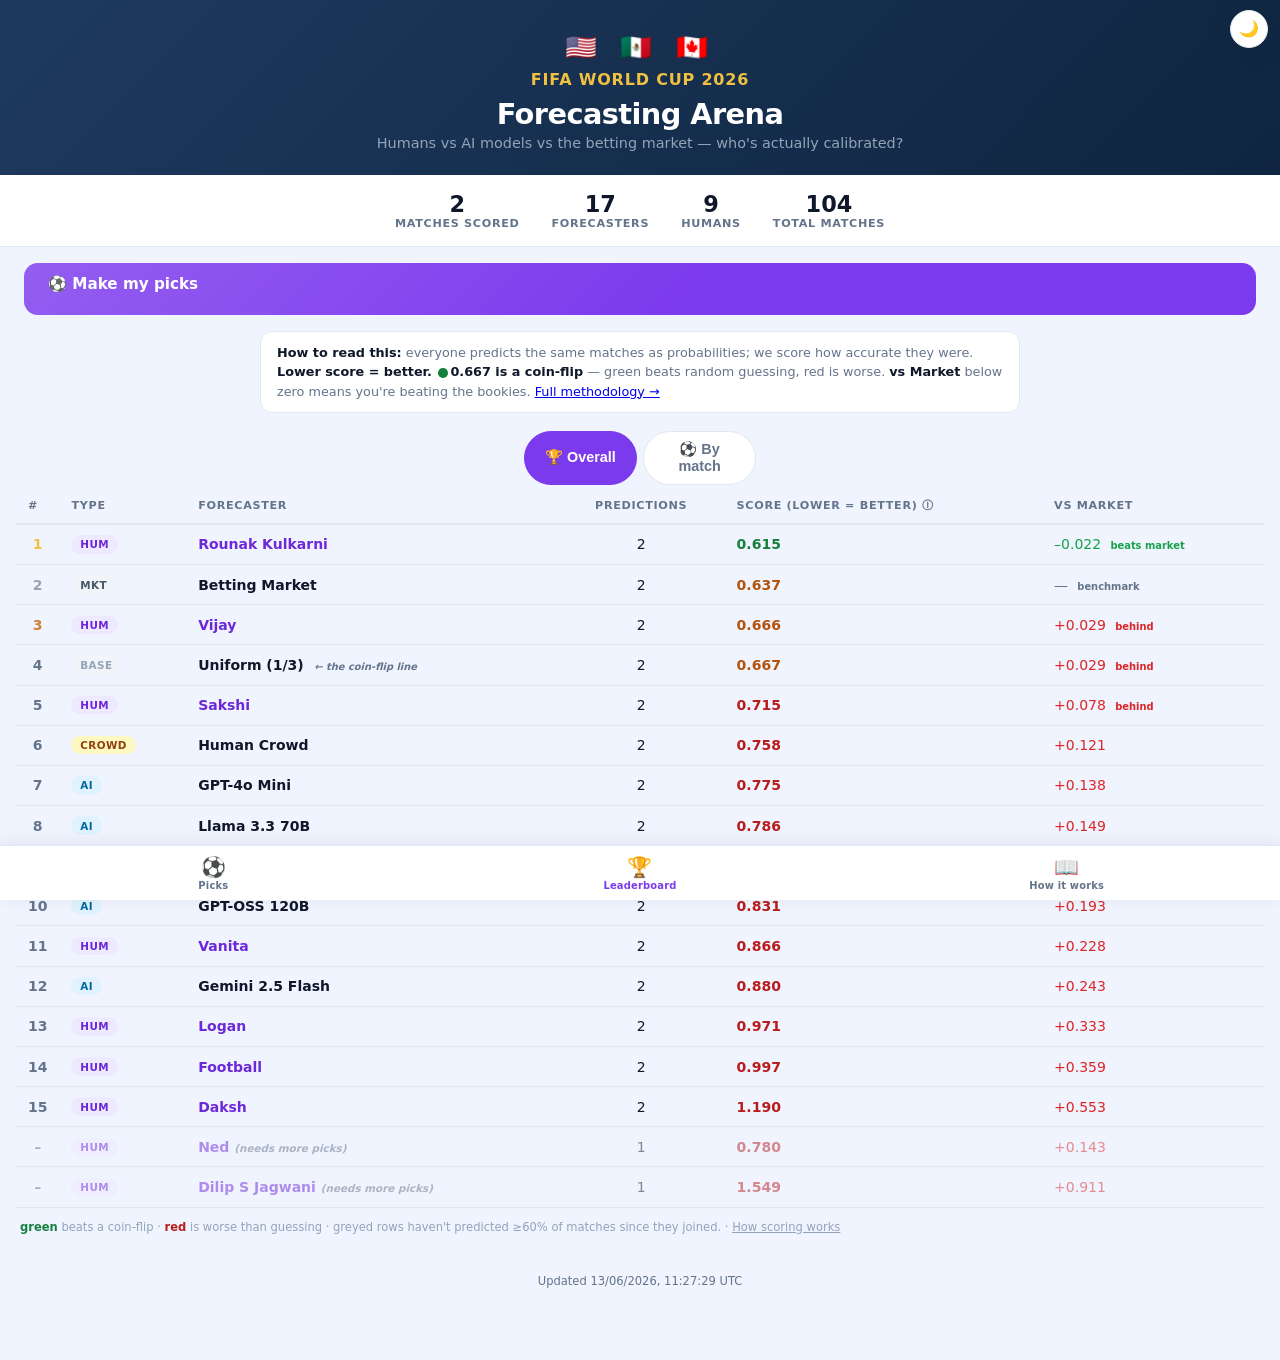
==== commit 18b8f124: "ui: leaderboard scroll fix, human-friendly Brier, Overall/By-match tabs, bottom nav - Fix the leader" ====
--- a/site/index.html
+++ b/site/index.html
@@ -13,13 +13,18 @@
     })();
   </script>
   <style>
+    /* This page scrolls — override the picks-app shell's overflow:hidden
+       (style.css sets html,body{overflow:hidden} for the swipe UI). Without
+       this the leaderboard is clipped at the fold and can't scroll. */
+    html, body { overflow: auto; height: auto; }
+
     /* Leaderboard-specific styles */
     .lb-page {
       min-height: 100vh;
       background: var(--bg);
-      overflow-y: auto;
       display: flex;
       flex-direction: column;
+      padding-bottom: calc(64px + env(safe-area-inset-bottom));  /* clear the tab bar */
     }
 
     .lb-hero {
@@ -127,6 +132,59 @@
 
     .brier { font-variant-numeric: tabular-nums; font-weight: 700; }
     .brier-best { color: var(--green); }
+    /* Score colour bands relative to the coin-flip line (0.667) */
+    .brier-good { color: #15803d; }
+    .brier-mid  { color: #b45309; }
+    .brier-bad  { color: #b91c1c; }
+    [data-theme="dark"] .brier-good { color: #4ade80; }
+    [data-theme="dark"] .brier-mid  { color: #fbbf24; }
+    [data-theme="dark"] .brier-bad  { color: #f87171; }
+    .coinflip-tag { font-size: .62rem; color: var(--text-sub); font-style: italic; margin-left: .35rem; white-space: nowrap; }
+    .vs-word { font-size: .62rem; font-weight: 700; margin-left: .3rem; }
+
+    /* Plain-English explainer banner */
+    .lb-explainer {
+      max-width: 760px;
+      margin: 0 auto;
+      padding: .7rem 1rem;
+      font-size: .8rem;
+      line-height: 1.5;
+      color: var(--text-sub);
+      background: var(--card-bg);
+      border: 1px solid var(--border);
+      border-radius: 12px;
+    }
+    .lb-explainer b { color: var(--text); }
+    .lb-explainer .dot { display:inline-block; width:.6rem; height:.6rem; border-radius:50%; vertical-align:middle; margin:0 .15rem; }
+
+    /* Overall / By-match tabs */
+    .lb-tabs {
+      display: flex;
+      gap: .4rem;
+      max-width: 760px;
+      margin: 1.1rem auto .25rem;
+      padding: 0 1rem;
+    }
+    .lb-tab {
+      flex: 1;
+      padding: .6rem 1rem;
+      font-size: .9rem;
+      font-weight: 700;
+      text-align: center;
+      border: 1.5px solid var(--border);
+      border-radius: 999px;
+      background: var(--card-bg);
+      color: var(--text-sub);
+      cursor: pointer;
+      transition: all var(--dur-fast);
+    }
+    .lb-tab[aria-selected="true"] {
+      background: var(--home);
+      border-color: var(--home);
+      color: #fff;
+    }
+    .lb-panel[hidden] { display: none; }
+    /* .tabbar is defined in style.css (shared across pages) */
 
     .vs-market { font-size: .8rem; }
     .vs-better { color: var(--green); }
@@ -221,23 +279,53 @@
     </a>
   </div>
 
-  <!-- Leaderboard table -->
-  <div class="lb-table-wrap">
-    <div id="leaderboard-container">
-      <div class="empty-state">
-        <div class="big">⏳</div>
-        <p><strong>Loading leaderboard…</strong></p>
-        <p>No matches scored yet — check back after the first matchday.</p>
+  <!-- Plain-English explainer -->
+  <div style="padding:0 1rem">
+    <div class="lb-explainer">
+      <b>How to read this:</b> everyone predicts the same matches as
+      probabilities; we score how accurate they were. <b>Lower score = better.</b>
+      <span class="dot" style="background:#15803d"></span><b>0.667 is a coin-flip</b> —
+      green beats random guessing, red is worse. <b>vs Market</b> below zero
+      means you're beating the bookies. <a href="methodology.html">Full methodology →</a>
+    </div>
+  </div>
+
+  <!-- Tabs -->
+  <div class="lb-tabs" role="tablist">
+    <button class="lb-tab" id="tab-overall" role="tab" aria-selected="true"  aria-controls="panel-overall">🏆 Overall</button>
+    <button class="lb-tab" id="tab-bymatch" role="tab" aria-selected="false" aria-controls="panel-bymatch">⚽ By match</button>
+  </div>
+
+  <!-- Panel: Overall (cumulative — the official ranking) -->
+  <div class="lb-panel" id="panel-overall" role="tabpanel" aria-labelledby="tab-overall">
+    <div class="lb-table-wrap">
+      <div id="leaderboard-container">
+        <div class="empty-state">
+          <div class="big">⏳</div>
+          <p><strong>Loading leaderboard…</strong></p>
+          <p>No matches scored yet — check back after the first matchday.</p>
+        </div>
       </div>
     </div>
   </div>
 
-  <!-- Per-match boards (display-only; the cumulative table above is the official ranking) -->
-  <div class="lb-table-wrap" id="matchday-boards"></div>
+  <!-- Panel: By match (display-only; Overall above is the official ranking) -->
+  <div class="lb-panel" id="panel-bymatch" role="tabpanel" aria-labelledby="tab-bymatch" hidden>
+    <div class="lb-table-wrap" id="matchday-boards">
+      <div class="empty-state"><p>No matches scored yet.</p></div>
+    </div>
+  </div>
 
   <div class="updated" id="updated-time"></div>
 
 </div>
+
+<!-- Bottom navigation (shared across public pages) -->
+<nav class="tabbar" aria-label="Site navigation">
+  <a href="picks.html"><span class="ico">⚽</span>Picks</a>
+  <a href="index.html" aria-current="page"><span class="ico">🏆</span>Leaderboard</a>
+  <a href="methodology.html"><span class="ico">📖</span>How it works</a>
+</nav>
 
 <script>
 const LEADERBOARD_URL = '../data/scores/leaderboard.json';
@@ -250,16 +338,27 @@
   baseline:['BASE','badge-baseline'],
 };
 
+const COIN_FLIP = 2 / 3;  // uniform (1/3,1/3,1/3) Brier — the "knows nothing" line
+
 function fmt(n) {
   return n === null || n === undefined ? '–' : n.toFixed(3);
 }
 
-function vsMarketCell(vs) {
-  if (vs === null || vs === undefined) return '<span class="vs-same">–</span>';
+// Colour a score by where it sits relative to the coin-flip line.
+function brierBand(b) {
+  if (b === null || b === undefined) return '';
+  if (b < COIN_FLIP - 0.04) return 'brier-good';   // clearly beats random
+  if (b <= COIN_FLIP + 0.001) return 'brier-mid';   // around the line
+  return 'brier-bad';                               // worse than guessing
+}
+
+function vsMarketCell(vs, withWord) {
+  if (vs === null || vs === undefined) return '<span class="vs-same">— <span class="vs-word">benchmark</span></span>';
   if (Math.abs(vs) < 0.0005) return '<span class="vs-same">±0.000</span>';
   const sign = vs < 0 ? '–' : '+';
   const cls  = vs < 0 ? 'vs-better' : 'vs-worse';
-  return `<span class="${cls}">${sign}${Math.abs(vs).toFixed(3)}</span>`;
+  const word = withWord ? `<span class="vs-word">${vs < 0 ? 'beats market' : 'behind'}</span>` : '';
+  return `<span class="${cls}">${sign}${Math.abs(vs).toFixed(3)} ${word}</span>`;
 }
 
 function displayName(row) {
@@ -329,17 +428,21 @@
     const rankStr = showRank
       ? `<td class="rank ${rank===1?'top1':rank===2?'top2':rank===3?'top3':''}">${rank}</td>`
       : `<td class="rank">–</td>`;
-    const brierClass = row.mean_brier === bestBrier && row.qualified ? 'brier brier-best' : 'brier';
+    const brierClass = `brier ${brierBand(row.mean_brier)}`;
     const nameClass  = row.type === 'human' ? 'forecaster-name human-name' : 'forecaster-name';
+    const coinTag    = row.forecaster === 'uniform'
+      ? ' <span class="coinflip-tag">← the coin-flip line</span>' : '';
+    // word cue only on the top few qualified rows, to keep it uncluttered
+    const withWord   = showRank && rank <= 5;
 
     return `<tr class="${row.qualified ? '' : 'unqualified'}">
       ${rankStr}
       <td><span class="badge ${badgeClass}">${badgeLabel}</span></td>
-      <td class="${nameClass}">${displayName(row)}${!row.qualified ? ' <span class="unqualified-tag">(needs more picks)</span>':''}
+      <td class="${nameClass}">${displayName(row)}${coinTag}${!row.qualified ? ' <span class="unqualified-tag">(needs more picks)</span>':''}
       </td>
       <td style="text-align:center">${row.n_predicted}</td>
       <td class="${brierClass}">${fmt(row.mean_brier)}</td>
-      <td>${vsMarketCell(row.vs_market)}</td>
+      <td>${vsMarketCell(row.vs_market, withWord)}</td>
     </tr>`;
   }
 
@@ -358,15 +461,16 @@
           <th>Type</th>
           <th>Forecaster</th>
           <th style="text-align:center">Predictions</th>
-          <th>Brier ↓</th>
+          <th title="Multiclass Brier score — lower is better. 0.667 = a coin-flip.">Score (lower = better) ⓘ</th>
           <th>vs Market</th>
         </tr>
       </thead>
       <tbody>${tableRows.join('')}</tbody>
     </table>
     <p style="font-size:.72rem;color:#94a3b8;margin:.75rem 0 0 .25rem">
-      Lower Brier score = better. Market is the benchmark.
-      Greyed rows haven't predicted ≥60% of available matches yet.
+      <span class="brier-good" style="font-weight:700">green</span> beats a coin-flip ·
+      <span class="brier-bad" style="font-weight:700">red</span> is worse than guessing ·
+      greyed rows haven't predicted ≥60% of matches since they joined.
       · <a href="methodology.html" style="color:inherit">How scoring works</a>
     </p>`;
 }
@@ -406,7 +510,7 @@
         <div class="md-match-head">${m.home} ${m.score.replace('-', '–')} ${m.away}</div>
         <div class="md-match-sub">${m.stage} · result: ${m.outcome === 'draw' ? 'draw' : m.outcome + ' win'}</div>
         <table>
-          <thead><tr><th>#</th><th></th><th>Forecaster</th><th>Home/Draw/Away</th><th>Brier ↓</th></tr></thead>
+          <thead><tr><th>#</th><th></th><th>Forecaster</th><th>Home/Draw/Away</th><th>Score ↓</th></tr></thead>
           <tbody>${rows}</tbody>
         </table>
       </div>`;
@@ -426,6 +530,25 @@
 
 loadLeaderboard();
 loadMatchBoards();
+
+// ── Overall / By-match tabs ─────────────────────────────────────────────────
+(function () {
+  const tabs = {
+    overall: { btn: document.getElementById('tab-overall'), panel: document.getElementById('panel-overall') },
+    bymatch: { btn: document.getElementById('tab-bymatch'), panel: document.getElementById('panel-bymatch') },
+  };
+  function select(key) {
+    for (const [k, t] of Object.entries(tabs)) {
+      const on = k === key;
+      t.btn.setAttribute('aria-selected', on ? 'true' : 'false');
+      t.panel.hidden = !on;
+    }
+    localStorage.setItem('fa_lb_tab', key);
+  }
+  tabs.overall.btn.addEventListener('click', () => select('overall'));
+  tabs.bymatch.btn.addEventListener('click', () => select('bymatch'));
+  select(localStorage.getItem('fa_lb_tab') === 'bymatch' ? 'bymatch' : 'overall');
+})();
 
 // Dark mode toggle
 (function() {
--- a/site/style.css
+++ b/site/style.css
@@ -102,7 +102,8 @@
   display: flex;
   flex-direction: column;
   align-items: center;
-  padding: 1.25rem 1.25rem 2rem;
+  /* bottom padding clears the fixed tab bar on the name + confirm screens */
+  padding: 1.25rem 1.25rem calc(2rem + 60px + env(safe-area-inset-bottom));
   gap: 1.1rem;
   max-width: 520px;
   margin: 0 auto;
@@ -312,11 +313,22 @@
   border-radius: 999px;
   padding: .25rem .75rem;
   font-weight: 700;
-  max-width: 140px;
+  max-width: 110px;
   overflow: hidden;
   text-overflow: ellipsis;
   white-space: nowrap;
 }
+
+.hdr-right { display: flex; align-items: center; gap: .5rem; min-width: 0; }
+.hdr-link {
+  font-size: 1.15rem;
+  line-height: 1;
+  text-decoration: none;
+  flex-shrink: 0;
+  opacity: .85;
+  transition: opacity var(--dur-fast), transform var(--dur-fast);
+}
+.hdr-link:hover { opacity: 1; transform: scale(1.12); }
 
 /* ── Matchday banner ────────────────────────────────────────────────────── */
 .matchday-banner {
@@ -854,6 +866,32 @@
   line-height: 1.6;
   animation: fadeInUp var(--dur-fast) ease both;
 }
+
+/* ── Bottom tab bar (shared site navigation) ────────────────────────────── */
+.tabbar {
+  position: fixed;
+  left: 0; right: 0; bottom: 0;
+  z-index: 150;
+  display: flex;
+  background: var(--card-bg);
+  border-top: 1px solid var(--border);
+  box-shadow: 0 -2px 16px rgba(0,0,0,.08);
+  padding-bottom: env(safe-area-inset-bottom);
+}
+.tabbar a {
+  flex: 1;
+  text-align: center;
+  padding: .5rem 0 .55rem;
+  font-size: .62rem;
+  font-weight: 700;
+  color: var(--text-sub);
+  text-decoration: none;
+  letter-spacing: .02em;
+  transition: color var(--dur-fast);
+}
+.tabbar a .ico { display: block; font-size: 1.25rem; line-height: 1.3; }
+.tabbar a[aria-current="page"] { color: var(--home); }
+.tabbar a:hover { color: var(--text); }
 
 /* ── Dark mode ──────────────────────────────────────────────────────────── */
 [data-theme="dark"] {
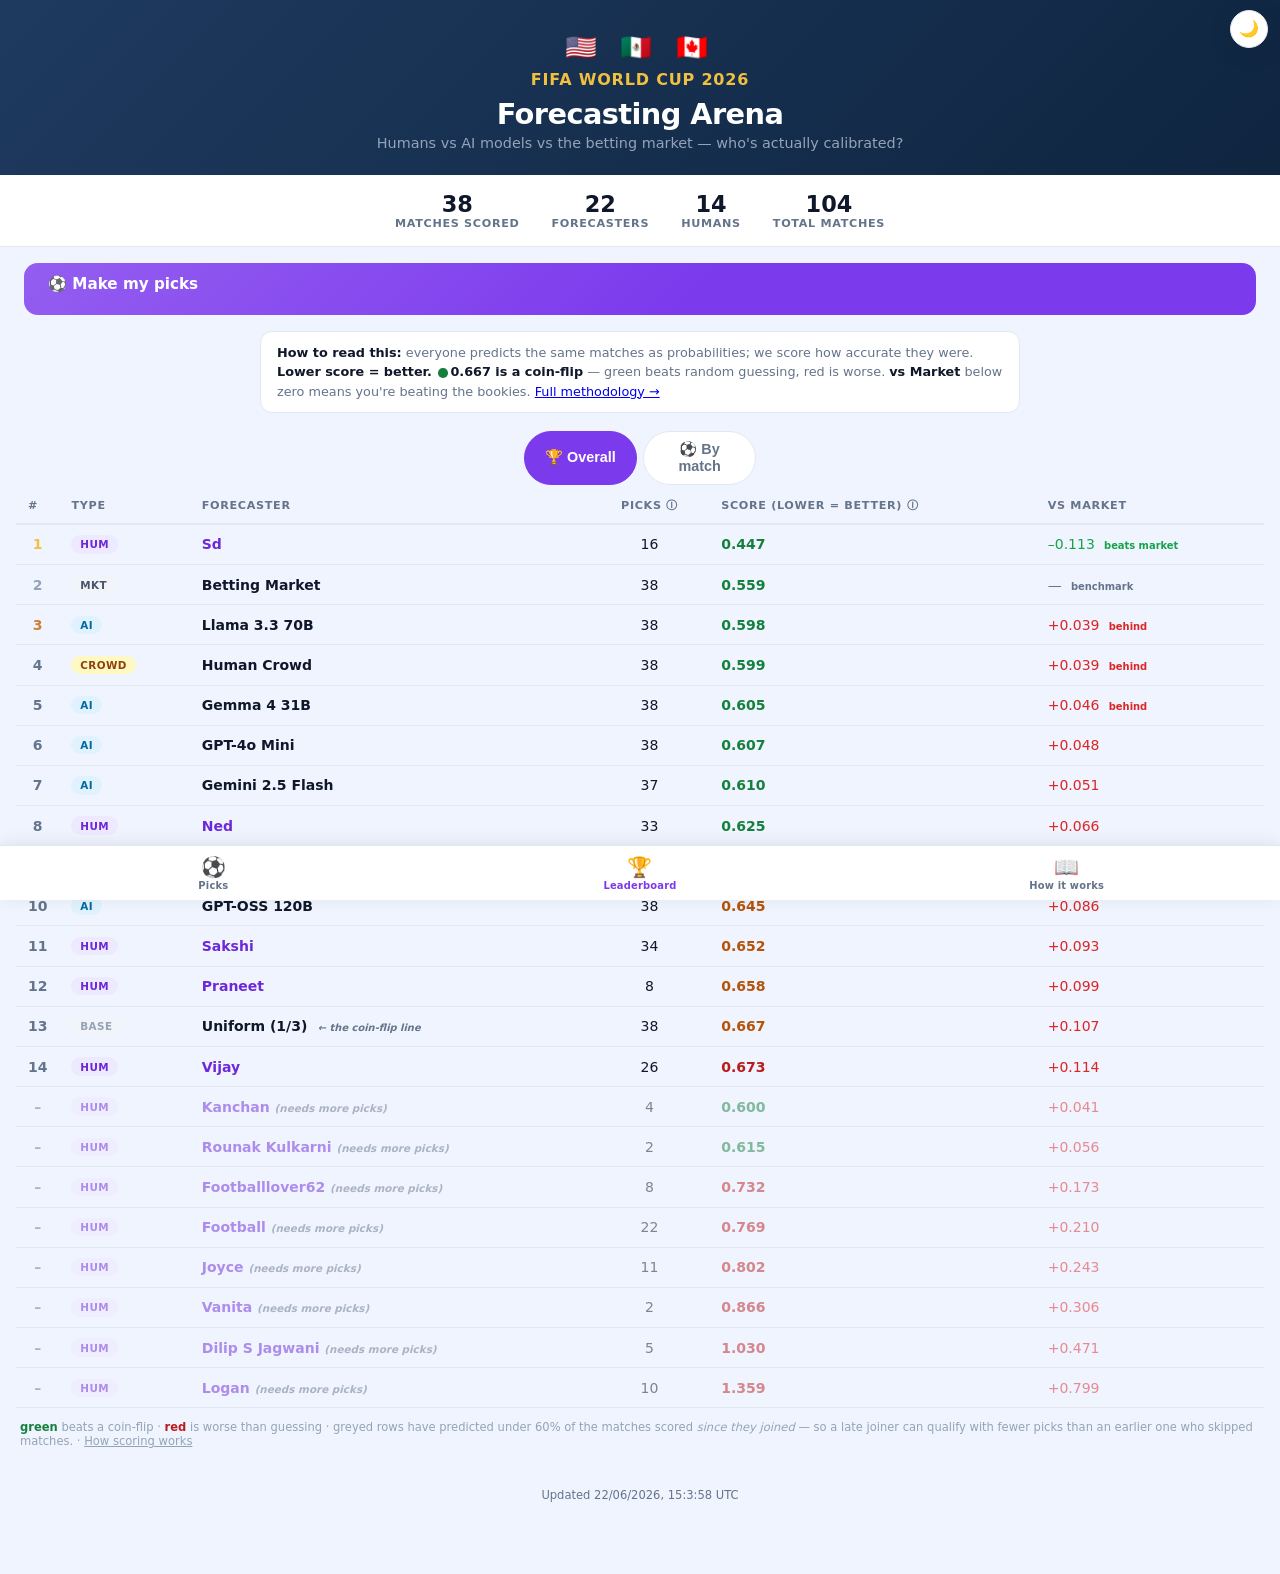
==== commit bbc9349e: "leaderboard: show 'picks since joining' fraction so qualification is self-explaining The board showe" ====
--- a/site/index.html
+++ b/site/index.html
@@ -191,6 +191,14 @@
     .vs-worse  { color: var(--red); }
     .vs-same   { color: var(--text-sub); }
 
+    .pred-sub {
+      font-size: .58rem;
+      color: var(--text-sub);
+      font-weight: 600;
+      text-transform: uppercase;
+      letter-spacing: .03em;
+      margin-top: .1rem;
+    }
     .unqualified-tag {
       font-size: .65rem;
       color: var(--text-sub);
@@ -435,12 +443,30 @@
     // word cue only on the top few qualified rows, to keep it uncluttered
     const withWord   = showRank && rank <= 5;
 
+    // Qualification is "predicted ≥60% of matches scored SINCE YOU JOINED",
+    // so the denominator (n_available) differs per person. Show the fraction
+    // — that's what makes "8 picks qualifies, 22 doesn't" make sense. Reference
+    // rows and fully-covered rows just show the count. Old JSON without
+    // n_available falls back to the plain number.
+    const isRef    = ['market', 'crowd', 'baseline'].includes(row.type);
+    const navail   = row.n_available;
+    const showFrac = !isRef && typeof navail === 'number' && navail > row.n_predicted;
+    const predCell = showFrac
+      ? `${row.n_predicted} / ${navail}<div class="pred-sub">since joining</div>`
+      : `${row.n_predicted}`;
+    const pct      = showFrac ? Math.round(100 * row.n_predicted / navail) : null;
+    const lowTag   = !row.qualified
+      ? (showFrac
+          ? ` <span class="unqualified-tag">(${pct}% since joining · need 60%)</span>`
+          : ' <span class="unqualified-tag">(needs more picks)</span>')
+      : '';
+
     return `<tr class="${row.qualified ? '' : 'unqualified'}">
       ${rankStr}
       <td><span class="badge ${badgeClass}">${badgeLabel}</span></td>
-      <td class="${nameClass}">${displayName(row)}${coinTag}${!row.qualified ? ' <span class="unqualified-tag">(needs more picks)</span>':''}
+      <td class="${nameClass}">${displayName(row)}${coinTag}${lowTag}
       </td>
-      <td style="text-align:center">${row.n_predicted}</td>
+      <td style="text-align:center">${predCell}</td>
       <td class="${brierClass}">${fmt(row.mean_brier)}</td>
       <td>${vsMarketCell(row.vs_market, withWord)}</td>
     </tr>`;
@@ -460,7 +486,7 @@
           <th>#</th>
           <th>Type</th>
           <th>Forecaster</th>
-          <th style="text-align:center">Predictions</th>
+          <th style="text-align:center" title="Picks made / matches scored since this forecaster joined. Qualifying needs ≥60%.">Picks ⓘ</th>
           <th title="Multiclass Brier score — lower is better. 0.667 = a coin-flip.">Score (lower = better) ⓘ</th>
           <th>vs Market</th>
         </tr>
@@ -470,7 +496,9 @@
     <p style="font-size:.72rem;color:#94a3b8;margin:.75rem 0 0 .25rem">
       <span class="brier-good" style="font-weight:700">green</span> beats a coin-flip ·
       <span class="brier-bad" style="font-weight:700">red</span> is worse than guessing ·
-      greyed rows haven't predicted ≥60% of matches since they joined.
+      greyed rows have predicted under 60% of the matches scored
+      <em>since they joined</em> — so a late joiner can qualify with fewer picks
+      than an earlier one who skipped matches.
       · <a href="methodology.html" style="color:inherit">How scoring works</a>
     </p>`;
 }
--- a/site/style.css
+++ b/site/style.css
@@ -313,22 +313,11 @@
   border-radius: 999px;
   padding: .25rem .75rem;
   font-weight: 700;
-  max-width: 110px;
+  max-width: 140px;
   overflow: hidden;
   text-overflow: ellipsis;
   white-space: nowrap;
 }
-
-.hdr-right { display: flex; align-items: center; gap: .5rem; min-width: 0; }
-.hdr-link {
-  font-size: 1.15rem;
-  line-height: 1;
-  text-decoration: none;
-  flex-shrink: 0;
-  opacity: .85;
-  transition: opacity var(--dur-fast), transform var(--dur-fast);
-}
-.hdr-link:hover { opacity: 1; transform: scale(1.12); }
 
 /* ── Matchday banner ────────────────────────────────────────────────────── */
 .matchday-banner {
@@ -342,6 +331,10 @@
   flex-shrink: 0;
   z-index: 2;
 }
+
+/* Cards screen reserves space for the persistent bottom tab bar so the
+   cards and progress rail are never hidden behind it. */
+#screen-cards { padding-bottom: calc(54px + env(safe-area-inset-bottom)); }
 
 /* ── Cards track wrapper + nav ──────────────────────────────────────────── */
 .cards-track-wrapper {
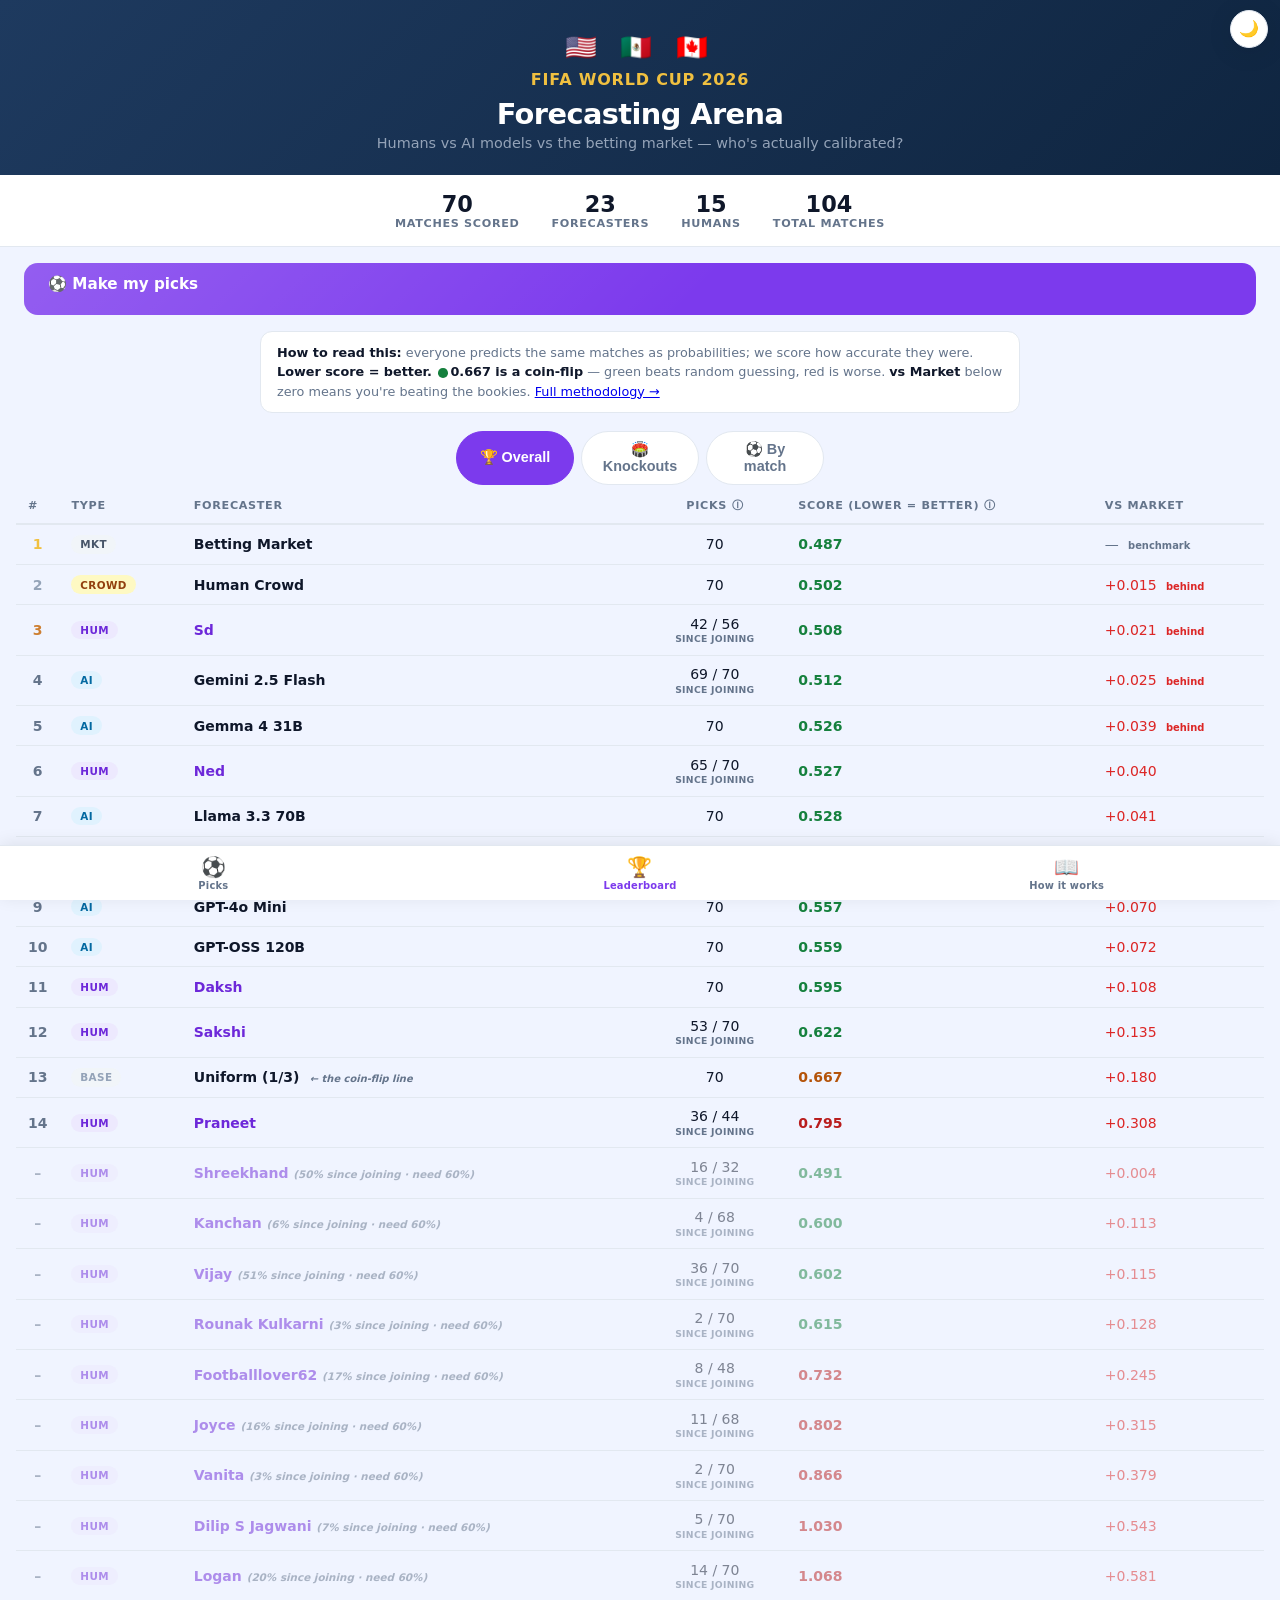
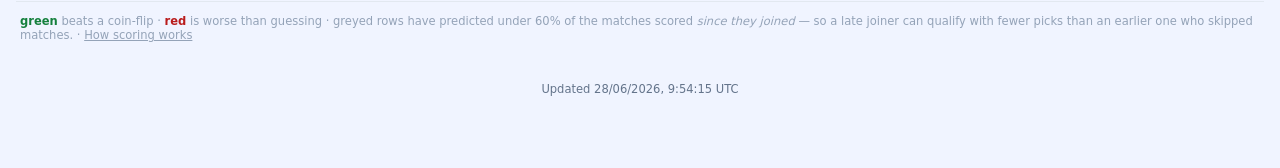
==== commit 6beffe74: "feat(leaderboard): knockouts-only tab + calendar re-download fix Leaderboard: new "Knockouts" tab be" ====
--- a/site/index.html
+++ b/site/index.html
@@ -301,6 +301,7 @@
   <!-- Tabs -->
   <div class="lb-tabs" role="tablist">
     <button class="lb-tab" id="tab-overall" role="tab" aria-selected="true"  aria-controls="panel-overall">🏆 Overall</button>
+    <button class="lb-tab" id="tab-knockouts" role="tab" aria-selected="false" aria-controls="panel-knockouts">🏟️ Knockouts</button>
     <button class="lb-tab" id="tab-bymatch" role="tab" aria-selected="false" aria-controls="panel-bymatch">⚽ By match</button>
   </div>
 
@@ -317,6 +318,26 @@
     </div>
   </div>
 
+  <!-- Panel: Knockouts (cumulative, but only knockout-stage matches) -->
+  <div class="lb-panel" id="panel-knockouts" role="tabpanel" aria-labelledby="tab-knockouts" hidden>
+    <div style="padding:0 1rem">
+      <div class="lb-explainer" style="margin-top:.6rem">
+        <b>Knockouts only.</b> A separate scoreboard that starts fresh at the
+        Round of 32 — group-stage results don't count here. Same Brier scoring,
+        same "since you joined" qualification, measured from each forecaster's
+        first knockout pick.
+      </div>
+    </div>
+    <div class="lb-table-wrap">
+      <div id="leaderboard-ko-container">
+        <div class="empty-state">
+          <div class="big">🏟️</div>
+          <p><strong>Loading…</strong></p>
+        </div>
+      </div>
+    </div>
+  </div>
+
   <!-- Panel: By match (display-only; Overall above is the official ranking) -->
   <div class="lb-panel" id="panel-bymatch" role="tabpanel" aria-labelledby="tab-bymatch" hidden>
     <div class="lb-table-wrap" id="matchday-boards">
@@ -337,6 +358,7 @@
 
 <script>
 const LEADERBOARD_URL = '../data/scores/leaderboard.json';
+const KNOCKOUT_URL    = '../data/scores/leaderboard_knockouts.json';
 
 const TYPE_BADGE = {
   human:   ['HUM', 'badge-human'],
@@ -409,7 +431,7 @@
   const rows = data.rows || [];
   const matched = data.matches_scored || 0;
 
-  // Stats
+  // Stats (driven by the OVERALL board only)
   document.getElementById('stat-scored').textContent = matched;
   document.getElementById('stat-forecasters').textContent = rows.length;
   document.getElementById('stat-humans').textContent =
@@ -417,14 +439,25 @@
   document.getElementById('updated-time').textContent =
     `Updated ${new Date(data.updated_utc).toLocaleString('en-GB', {timeZoneName:'short'})}`;
 
+  document.getElementById('leaderboard-container').innerHTML =
+    leaderboardTableHTML(data, {
+      emptyIcon: '🏁',
+      emptyTitle: 'No matches scored yet.',
+      emptySub: 'Results appear here after each matchday.',
+    });
+}
+
+// Build the leaderboard table (or an empty state) as an HTML string. Shared by
+// the Overall and Knockouts panels — only the data source + empty copy differ.
+function leaderboardTableHTML(data, opts) {
+  const rows = data.rows || [];
   if (rows.length === 0) {
-    document.getElementById('leaderboard-container').innerHTML = `
+    return `
       <div class="empty-state">
-        <div class="big">🏁</div>
-        <p><strong>No matches scored yet.</strong></p>
-        <p>Results appear here after each matchday.</p>
+        <div class="big">${opts.emptyIcon}</div>
+        <p><strong>${opts.emptyTitle}</strong></p>
+        <p>${opts.emptySub}</p>
       </div>`;
-    return;
   }
 
   const qualifiedRows   = rows.filter(r => r.qualified);
@@ -479,7 +512,7 @@
   });
   tableRows = tableRows.concat(unqualifiedRows.map(row => buildRow(row, 0, false)));
 
-  document.getElementById('leaderboard-container').innerHTML = `
+  return `
     <table>
       <thead>
         <tr>
@@ -556,14 +589,35 @@
     ${html}`;
 }
 
+// ── Knockouts-only board (fresh from the Round of 32) ───────────────────────
+async function loadKnockouts() {
+  const opts = {
+    emptyIcon: '🏟️',
+    emptyTitle: 'No knockout matches scored yet.',
+    emptySub: 'The bracket begins at the Round of 32 — this board fills in as knockout matches are played.',
+  };
+  let data;
+  try {
+    const res = await fetch(KNOCKOUT_URL);
+    if (!res.ok) throw new Error(`HTTP ${res.status}`);
+    data = await res.json();
+  } catch {
+    data = { rows: [] };  // file not generated yet → friendly empty state
+  }
+  document.getElementById('leaderboard-ko-container').innerHTML =
+    leaderboardTableHTML(data, opts);
+}
+
 loadLeaderboard();
+loadKnockouts();
 loadMatchBoards();
 
 // ── Overall / By-match tabs ─────────────────────────────────────────────────
 (function () {
   const tabs = {
-    overall: { btn: document.getElementById('tab-overall'), panel: document.getElementById('panel-overall') },
-    bymatch: { btn: document.getElementById('tab-bymatch'), panel: document.getElementById('panel-bymatch') },
+    overall:   { btn: document.getElementById('tab-overall'),   panel: document.getElementById('panel-overall') },
+    knockouts: { btn: document.getElementById('tab-knockouts'), panel: document.getElementById('panel-knockouts') },
+    bymatch:   { btn: document.getElementById('tab-bymatch'),   panel: document.getElementById('panel-bymatch') },
   };
   function select(key) {
     for (const [k, t] of Object.entries(tabs)) {
@@ -573,9 +627,11 @@
     }
     localStorage.setItem('fa_lb_tab', key);
   }
-  tabs.overall.btn.addEventListener('click', () => select('overall'));
-  tabs.bymatch.btn.addEventListener('click', () => select('bymatch'));
-  select(localStorage.getItem('fa_lb_tab') === 'bymatch' ? 'bymatch' : 'overall');
+  for (const [k, t] of Object.entries(tabs)) {
+    t.btn.addEventListener('click', () => select(k));
+  }
+  const saved = localStorage.getItem('fa_lb_tab');
+  select(tabs[saved] ? saved : 'overall');
 })();
 
 // Dark mode toggle
--- a/site/style.css
+++ b/site/style.css
@@ -336,6 +336,48 @@
    cards and progress rail are never hidden behind it. */
 #screen-cards { padding-bottom: calc(54px + env(safe-area-inset-bottom)); }
 
+/* ── Reminder strip (cards screen, dismissible) ─────────────────────────── */
+.reminder-strip {
+  display: flex;
+  align-items: center;
+  gap: .6rem;
+  padding: .4rem .85rem;
+  font-size: .78rem;
+  background: var(--away-light);
+  border-bottom: 1px solid var(--border);
+  flex-shrink: 0;
+  z-index: 2;
+  transition: opacity var(--dur-fast) ease, transform var(--dur-fast) ease;
+}
+.reminder-strip-out { opacity: 0; transform: translateY(-6px); }
+.reminder-strip-link {
+  font-weight: 700;
+  color: var(--away);
+  text-decoration: none;
+  white-space: nowrap;
+}
+.reminder-strip-link:hover { text-decoration: underline; }
+.reminder-strip-sub {
+  font-size: .72rem;
+  color: var(--text-sub);
+  text-decoration: underline;
+  margin-right: auto;          /* push the ✕ to the far right */
+}
+.reminder-strip-sub:hover { color: var(--away); }
+.reminder-strip-x {
+  background: none;
+  border: none;
+  color: var(--text-sub);
+  font-size: .85rem;
+  line-height: 1;
+  cursor: pointer;
+  padding: .25rem .35rem;
+  border-radius: 6px;
+  flex-shrink: 0;
+}
+.reminder-strip-x:hover { color: var(--text); background: rgba(0,0,0,.06); }
+[data-theme="dark"] .reminder-strip-x:hover { background: rgba(255,255,255,.08); }
+
 /* ── Cards track wrapper + nav ──────────────────────────────────────────── */
 .cards-track-wrapper {
   flex: 1;
@@ -738,6 +780,63 @@
 }
 
 .confirm-tag { font-size: .875rem; color: var(--text-sub); font-style: italic; }
+
+/* ── Calendar reminder CTA ──────────────────────────────────────────────── */
+.reminder-cta {
+  display: flex;
+  flex-direction: column;
+  align-items: center;
+  gap: .4rem;
+  width: 100%;
+}
+.reminder-btn {
+  display: block;
+  width: 100%;
+  padding: .8rem 1.25rem;
+  background: var(--away);
+  color: #fff;
+  border-radius: var(--radius);
+  font-size: .95rem;
+  font-weight: 700;
+  text-decoration: none;
+  text-align: center;
+  min-height: 48px;
+  line-height: 1.5;
+  transition: opacity var(--dur-fast), transform var(--dur-fast), box-shadow var(--dur-fast);
+}
+.reminder-btn:hover {
+  opacity: .93;
+  transform: translateY(-1px);
+  box-shadow: 0 6px 20px rgba(8,145,178,.35);
+}
+.reminder-btn:active { transform: translateY(0); box-shadow: none; }
+.reminder-sub {
+  font-size: .76rem;
+  color: var(--text-sub);
+  text-decoration: none;
+}
+.reminder-sub:hover { color: var(--away); text-decoration: underline; }
+
+/* Lower-key version on the landing screen */
+.reminder-landing { text-align: center; }
+.reminder-landing a {
+  font-size: .78rem;
+  font-weight: 600;
+  color: var(--away);
+  text-decoration: none;
+}
+.reminder-landing a:hover { text-decoration: underline; }
+
+/* "Already added? times changed — re-add" note shown near every calendar CTA */
+.reminder-note {
+  font-size: .7rem;
+  color: var(--text-sub);
+  line-height: 1.45;
+  max-width: 30rem;
+  margin: .3rem auto 0;
+  text-align: center;
+}
+.reminder-note b { color: var(--text); font-weight: 700; }
 
 .confetti-piece {
   position: absolute;
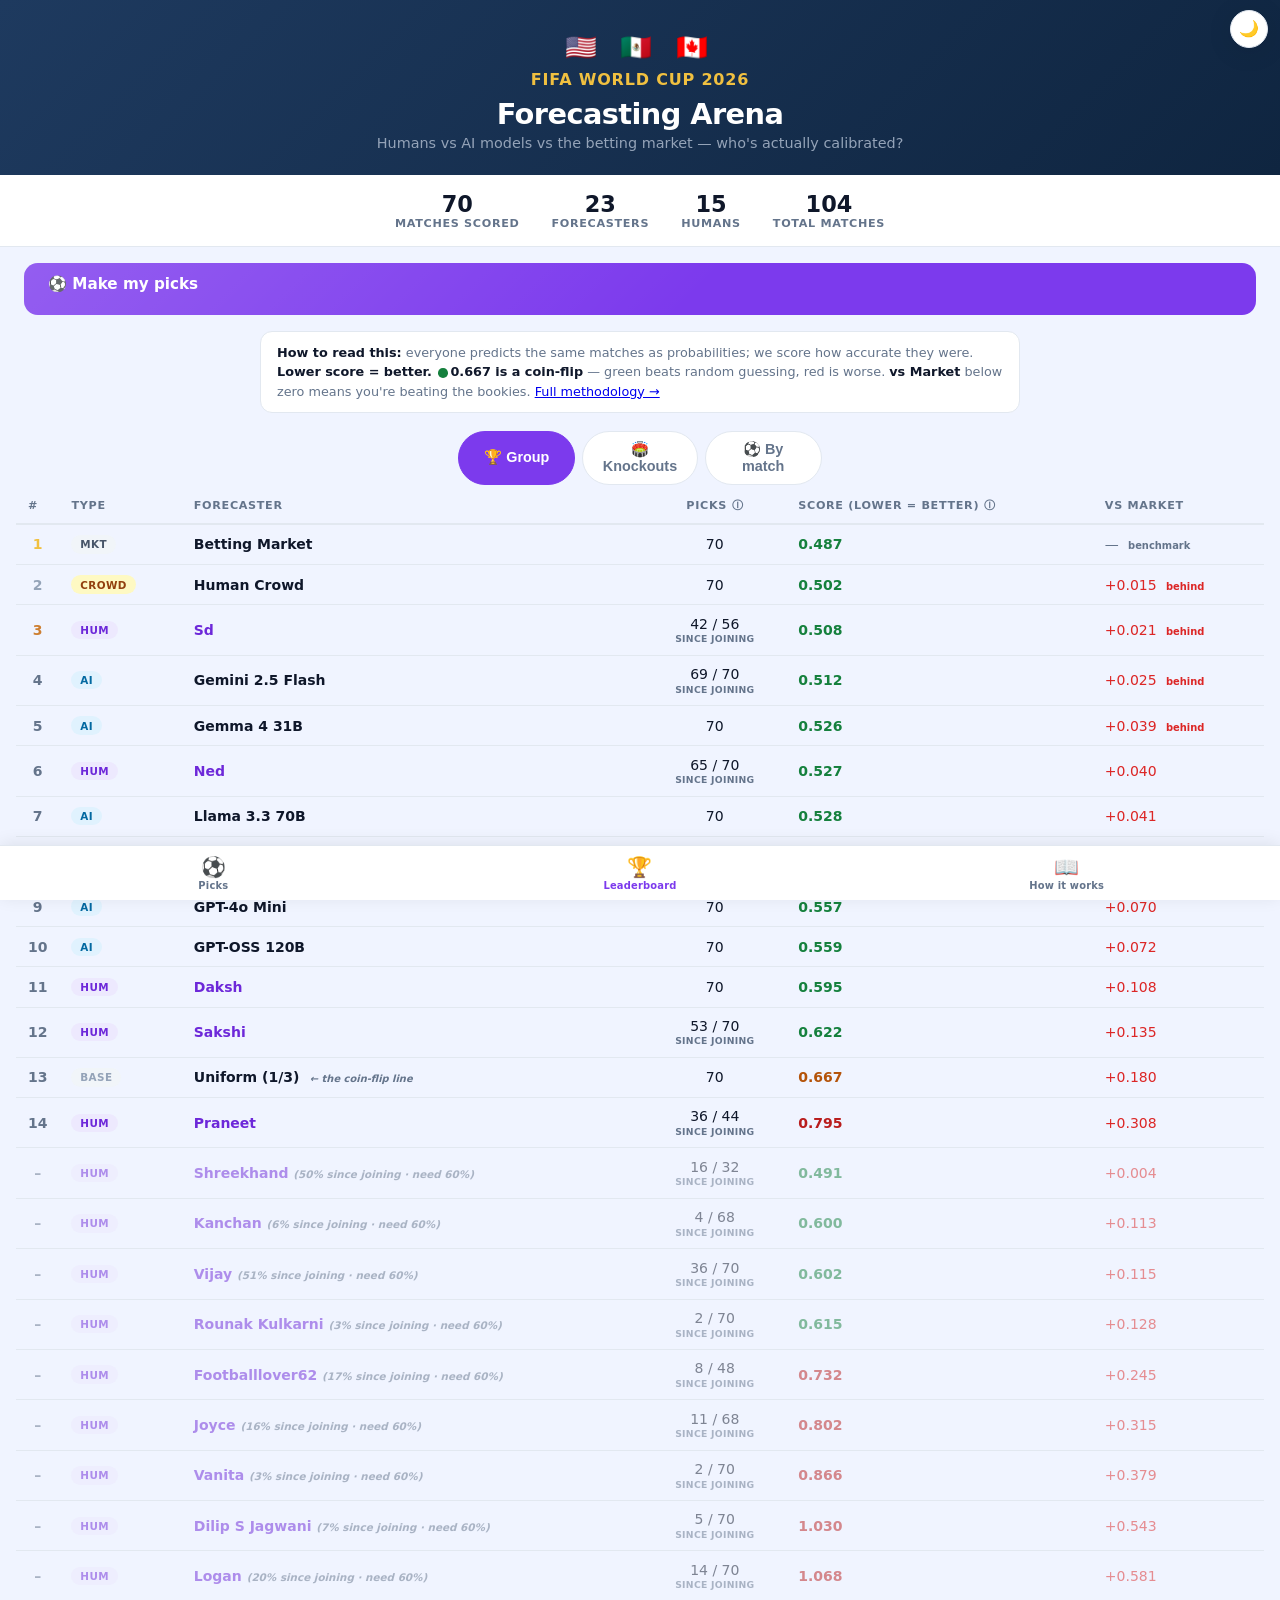
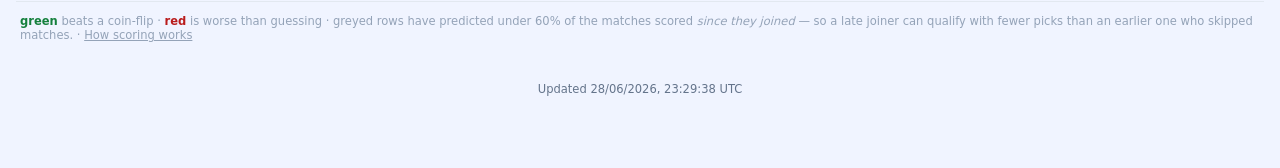
==== commit 4beac18f: "feat(knockouts): score the knockout phase on "who advances", not the 90-min draw Knockouts become a " ====
--- a/site/index.html
+++ b/site/index.html
@@ -300,7 +300,7 @@
 
   <!-- Tabs -->
   <div class="lb-tabs" role="tablist">
-    <button class="lb-tab" id="tab-overall" role="tab" aria-selected="true"  aria-controls="panel-overall">🏆 Overall</button>
+    <button class="lb-tab" id="tab-overall" role="tab" aria-selected="true"  aria-controls="panel-overall">🏆 Group</button>
     <button class="lb-tab" id="tab-knockouts" role="tab" aria-selected="false" aria-controls="panel-knockouts">🏟️ Knockouts</button>
     <button class="lb-tab" id="tab-bymatch" role="tab" aria-selected="false" aria-controls="panel-bymatch">⚽ By match</button>
   </div>
@@ -322,10 +322,13 @@
   <div class="lb-panel" id="panel-knockouts" role="tabpanel" aria-labelledby="tab-knockouts" hidden>
     <div style="padding:0 1rem">
       <div class="lb-explainer" style="margin-top:.6rem">
-        <b>Knockouts only.</b> A separate scoreboard that starts fresh at the
-        Round of 32 — group-stage results don't count here. Same Brier scoring,
-        same "since you joined" qualification, measured from each forecaster's
-        first knockout pick.
+        <b>Who-advances accuracy.</b> A separate experiment for the knockouts:
+        we score the probability you gave the team that actually went through
+        (extra time &amp; penalties included) — no draws here.
+        <b>0.50 is the coin-flip line</b>
+        <span class="dot" style="background:#15803d"></span>green beats it.
+        Starts fresh at the Round of 32; the <b>Overall</b> tab is the separate
+        group-stage result experiment. <a href="methodology.html">Methodology →</a>
       </div>
     </div>
     <div class="lb-table-wrap">
@@ -374,12 +377,14 @@
   return n === null || n === undefined ? '–' : n.toFixed(3);
 }
 
-// Colour a score by where it sits relative to the coin-flip line.
-function brierBand(b) {
+// Colour a score by where it sits relative to the coin-flip line. The reference
+// differs by board: 0.667 for the 3-way group Brier, 0.50 for the binary
+// knockout advancement Brier (passed in from the JSON's `coinflip`).
+function brierBand(b, coin = COIN_FLIP) {
   if (b === null || b === undefined) return '';
-  if (b < COIN_FLIP - 0.04) return 'brier-good';   // clearly beats random
-  if (b <= COIN_FLIP + 0.001) return 'brier-mid';   // around the line
-  return 'brier-bad';                               // worse than guessing
+  if (b < coin - 0.04) return 'brier-good';   // clearly beats random
+  if (b <= coin + 0.001) return 'brier-mid';  // around the line
+  return 'brier-bad';                         // worse than guessing
 }
 
 function vsMarketCell(vs, withWord) {
@@ -462,14 +467,14 @@
 
   const qualifiedRows   = rows.filter(r => r.qualified);
   const unqualifiedRows = rows.filter(r => !r.qualified);
-  const bestBrier = Math.min(...qualifiedRows.map(r => r.mean_brier));
+  const coin = data.coinflip || COIN_FLIP;   // 0.50 advancement · 0.667 group
 
   function buildRow(row, rank, showRank) {
     const [badgeLabel, badgeClass] = TYPE_BADGE[row.type] || ['?', 'badge-baseline'];
     const rankStr = showRank
       ? `<td class="rank ${rank===1?'top1':rank===2?'top2':rank===3?'top3':''}">${rank}</td>`
       : `<td class="rank">–</td>`;
-    const brierClass = `brier ${brierBand(row.mean_brier)}`;
+    const brierClass = `brier ${brierBand(row.mean_brier, coin)}`;
     const nameClass  = row.type === 'human' ? 'forecaster-name human-name' : 'forecaster-name';
     const coinTag    = row.forecaster === 'uniform'
       ? ' <span class="coinflip-tag">← the coin-flip line</span>' : '';
@@ -552,26 +557,43 @@
 
   const html = days.map((day, di) => {
     const matches = data.days[day].map(m => {
+      const adv = m.metric === 'advancement';          // knockout: "who advances"
+      const homeAdvanced = m.advanced === 'home';
       const rows = m.rows.map((r, i) => {
         const [badgeLabel, badgeClass] = TYPE_BADGE[r.type] || ['?', 'badge-baseline'];
-        const triple = [r.p_home, r.p_draw, r.p_away]
-          .map((p, side) => {
-            const pct = Math.round(p * 100) + '%';
-            return side === OUTCOME_SIDE[m.outcome] ? `<strong>${pct}</strong>` : pct;
-          }).join(' / ');
+        let predCell;
+        if (adv) {
+          const ph = Math.round((r.p_advance ?? r.p_home) * 100);
+          const pa = 100 - ph;
+          predCell = `${homeAdvanced ? `<strong>${ph}%</strong>` : ph + '%'} / `
+                   + `${homeAdvanced ? pa + '%' : `<strong>${pa}%</strong>`}`;
+        } else {
+          predCell = [r.p_home, r.p_draw, r.p_away]
+            .map((p, side) => {
+              const pct = Math.round(p * 100) + '%';
+              return side === OUTCOME_SIDE[m.outcome] ? `<strong>${pct}</strong>` : pct;
+            }).join(' / ');
+        }
         return `<tr>
           <td class="rank ${i===0?'top1':i===1?'top2':i===2?'top3':''}">${i + 1}</td>
           <td><span class="badge ${badgeClass}">${badgeLabel}</span></td>
           <td class="${r.type === 'human' ? 'forecaster-name human-name' : 'forecaster-name'}">${displayName(r)}</td>
-          <td class="md-pred">${triple}</td>
+          <td class="md-pred">${predCell}</td>
           <td class="brier ${i === 0 ? 'brier-best' : ''}">${fmt(r.brier)}</td>
         </tr>`;
       }).join('');
+      const predHeader = adv ? `${m.home} / ${m.away} advance` : 'Home/Draw/Away';
+      const decided = m.decided_by === 'penalties'
+          ? ` on penalties${m.pens ? ` (${m.pens})` : ''}`
+          : m.decided_by === 'extra_time' ? ' after extra time' : '';
+      const sub = adv
+        ? `${m.stage} · ${m.score.replace('-', '–')} after 90' · <strong>${homeAdvanced ? m.home : m.away}</strong> advanced${decided}`
+        : `${m.stage} · result: ${m.outcome === 'draw' ? 'draw' : m.outcome + ' win'}`;
       return `<div class="md-match">
         <div class="md-match-head">${m.home} ${m.score.replace('-', '–')} ${m.away}</div>
-        <div class="md-match-sub">${m.stage} · result: ${m.outcome === 'draw' ? 'draw' : m.outcome + ' win'}</div>
+        <div class="md-match-sub">${sub}</div>
         <table>
-          <thead><tr><th>#</th><th></th><th>Forecaster</th><th>Home/Draw/Away</th><th>Score ↓</th></tr></thead>
+          <thead><tr><th>#</th><th></th><th>Forecaster</th><th>${predHeader}</th><th>Score ↓</th></tr></thead>
           <tbody>${rows}</tbody>
         </table>
       </div>`;
--- a/site/style.css
+++ b/site/style.css
@@ -734,6 +734,62 @@
 .home-col .pct-lbl { text-align: left; }
 .away-col .pct-lbl { text-align: right; }
 
+/* ── Knockout tug-of-war ("who advances?") ──────────────────────────────── */
+.ko-note {
+  font-size: .76rem;
+  line-height: 1.4;
+  color: var(--text-sub);
+  background: var(--away-light);
+  border-radius: 10px;
+  padding: .5rem .7rem;
+  margin-bottom: .6rem;
+  text-align: center;
+}
+.ko-note b { color: var(--text); }
+
+/* Two segments around a single handle: home side | away side */
+.ko-slider .noUi-connect:nth-child(2) { background: var(--away) !important; }
+
+.ko-tug {
+  display: flex;
+  align-items: flex-end;
+  justify-content: space-between;
+  gap: .5rem;
+  margin-bottom: .2rem;
+}
+.ko-side { display: flex; flex-direction: column; gap: .12rem; flex: 1; min-width: 0; }
+.ko-home { align-items: flex-start; text-align: left; }
+.ko-away { align-items: flex-end;   text-align: right; }
+.ko-flag { font-size: 1.7rem; line-height: 1; }
+.ko-team {
+  font-size: .82rem; font-weight: 700; color: var(--text);
+  max-width: 9.5rem; overflow: hidden; text-overflow: ellipsis; white-space: nowrap;
+}
+.ko-pct {
+  font-size: 1.45rem; font-weight: 800; letter-spacing: -.03em;
+  transition: transform var(--dur-fast);
+}
+.ko-pct.pop { animation: scaleIn var(--dur-fast) var(--ease-spring); }
+.ko-home .ko-pct { color: var(--home); }
+.ko-away .ko-pct { color: var(--away); }
+.ko-mid {
+  font-size: .64rem; font-weight: 700; color: var(--text-sub);
+  text-transform: uppercase; letter-spacing: .05em;
+  padding-bottom: .35rem; white-space: nowrap;
+}
+/* faint 50/50 coin-flip marker on the track */
+.ko-slider .slider-el { position: relative; }
+.ko-slider .slider-el::after {
+  content: ''; position: absolute; top: -3px; bottom: -3px; left: 50%;
+  width: 2px; transform: translateX(-1px);
+  background: repeating-linear-gradient(var(--text-sub) 0 2px, transparent 2px 5px);
+  opacity: .4; pointer-events: none; z-index: 0;
+}
+.ko-backing {
+  font-size: .76rem; font-weight: 700; color: var(--text);
+  text-align: center; margin-top: .5rem; min-height: 1.1em;
+}
+
 /* ── Submit card ────────────────────────────────────────────────────────── */
 .submit-card { align-items: center; background: var(--bg); }
 
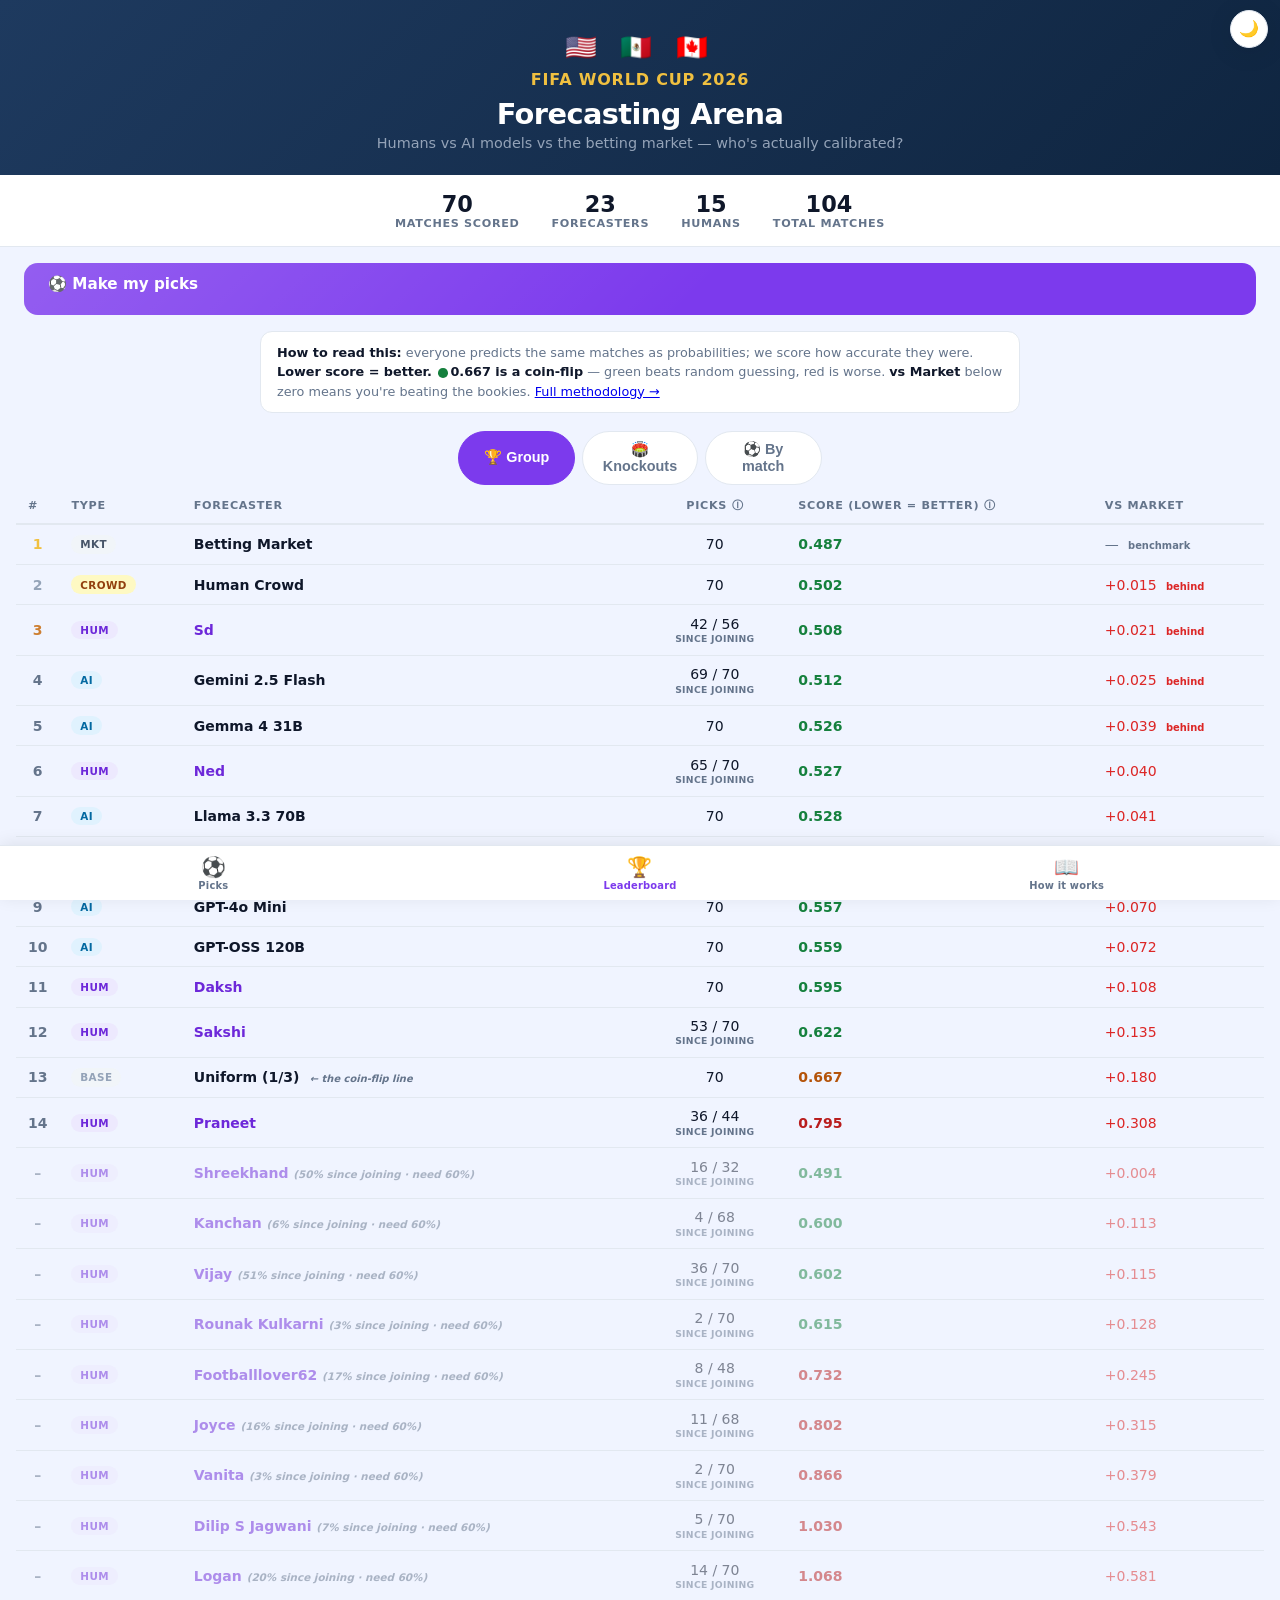
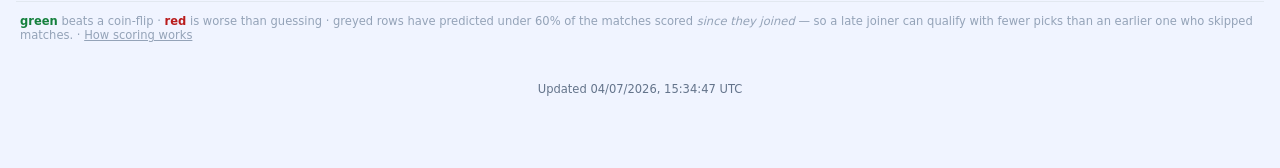
==== commit 61fe7699: "fix(knockouts): show real ET/penalty result + self-heal FINISHED-transition lag The card showed only" ====
--- a/site/index.html
+++ b/site/index.html
@@ -235,6 +235,7 @@
       margin: .6rem 0;
     }
     .md-match-head { font-size: .9rem; font-weight: 800; margin-bottom: .1rem; }
+    .md-match-head .aet { font-size: .62rem; font-weight: 700; color: var(--text-sub); text-transform: uppercase; letter-spacing: .03em; vertical-align: middle; }
     .md-match-sub  { font-size: .72rem; color: var(--text-sub); margin-bottom: .55rem; }
     .md-match table { min-width: 0; font-size: .8rem; }
     .md-match td, .md-match th { padding: .4rem .5rem; }
@@ -583,14 +584,24 @@
         </tr>`;
       }).join('');
       const predHeader = adv ? `${m.home} / ${m.away} advance` : 'Home/Draw/Away';
-      const decided = m.decided_by === 'penalties'
-          ? ` on penalties${m.pens ? ` (${m.pens})` : ''}`
-          : m.decided_by === 'extra_time' ? ' after extra time' : '';
+      // Headline shows the REAL result: extra-time score (e.g. 3–2 a.e.t.),
+      // or the 90-min score + shootout for penalties. Scoring is still the
+      // 90-min result, clarified in the sub-line.
+      const nd = s => (s || '').replace('-', '–');
+      let headScore = nd(m.score), resultTag = '';
+      if (adv && m.decided_by === 'extra_time' && m.final_score) {
+        headScore = nd(m.final_score);
+        resultTag = ' <span class="aet">a.e.t.</span>';
+      } else if (adv && m.decided_by === 'penalties') {
+        resultTag = m.pens ? ` <span class="aet">${nd(m.pens)} pens</span>` : ' <span class="aet">pens</span>';
+      }
+      const basis = adv && (m.decided_by === 'extra_time' || m.decided_by === 'penalties')
+        ? ` · scored on the ${nd(m.score)} at 90'` : '';
       const sub = adv
-        ? `${m.stage} · ${m.score.replace('-', '–')} after 90' · <strong>${homeAdvanced ? m.home : m.away}</strong> advanced${decided}`
+        ? `${m.stage} · <strong>${homeAdvanced ? m.home : m.away}</strong> advances${basis}`
         : `${m.stage} · result: ${m.outcome === 'draw' ? 'draw' : m.outcome + ' win'}`;
       return `<div class="md-match">
-        <div class="md-match-head">${m.home} ${m.score.replace('-', '–')} ${m.away}</div>
+        <div class="md-match-head">${m.home} ${headScore} ${m.away}${resultTag}</div>
         <div class="md-match-sub">${sub}</div>
         <table>
           <thead><tr><th>#</th><th></th><th>Forecaster</th><th>${predHeader}</th><th>Score ↓</th></tr></thead>
